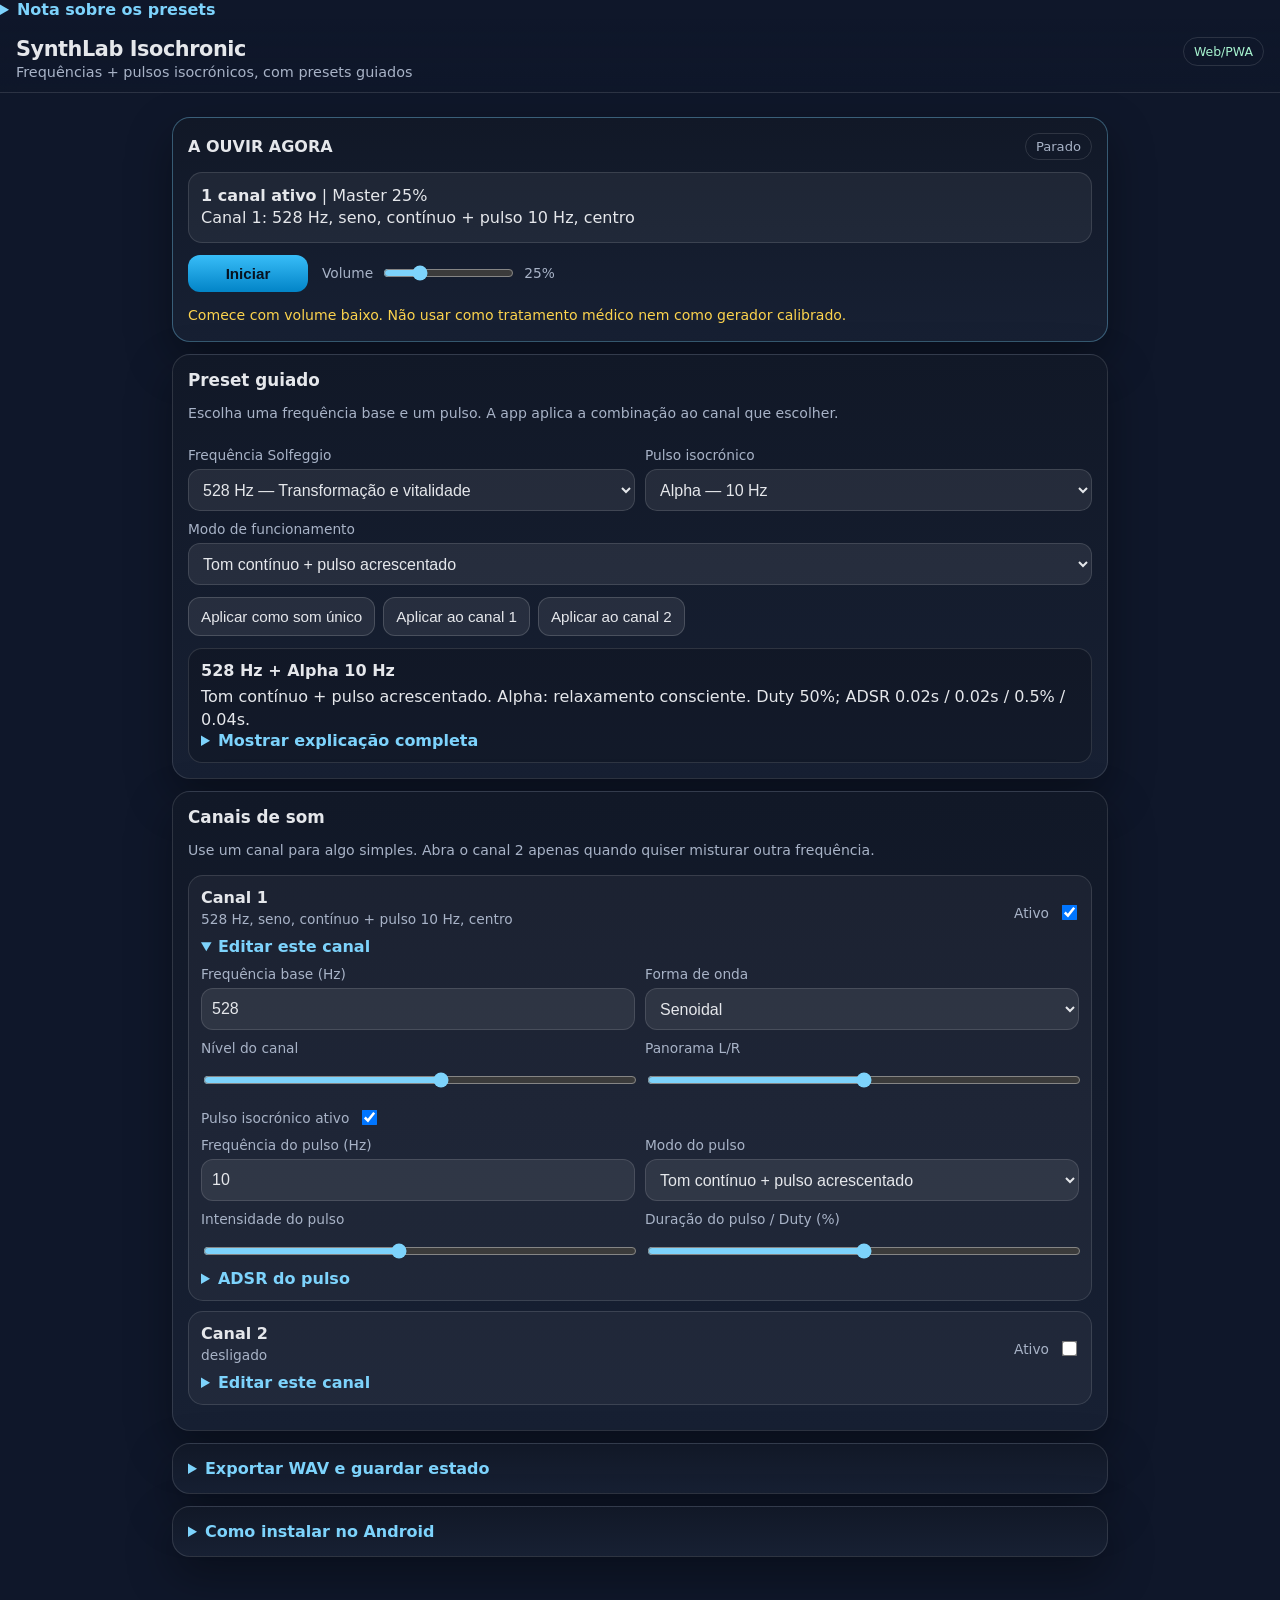
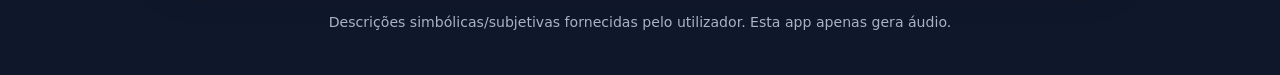
==== index.html @ e8f0d02f "Update index.html" ====
<!doctype html>
<html lang="pt-PT">
<head>
  <meta charset="utf-8" />
  <meta name="viewport" content="width=device-width, initial-scale=1, viewport-fit=cover" />
  <meta name="theme-color" content="#111827" />
  <meta name="description" content="SynthLab Isochronic PWA v2: gerador leve de frequências, pulsos isocrónicos e presets Solfeggio para Android/Chrome." />
  <link rel="manifest" href="manifest.json" />
  <link rel="icon" href="icons/icon.svg" type="image/svg+xml" />
  <link rel="apple-touch-icon" href="icons/icon-192.png" />
  <title>SynthLab Isochronic</title>
  <details class="notice">
  <summary>Nota sobre os presets</summary>
  <p>
    Os presets Solfeggio/isocrónicos são mapeamentos simbólicos, subjetivos e experimentais.
    Esta aplicação gera áudio para exploração sonora, relaxamento, meditação e estudo de frequências.
    Não é um dispositivo médico, não diagnostica, não trata, não cura e não previne doenças.
    Os presets não substituem aconselhamento médico, psicológico ou terapêutico profissional.
    Use volume baixo e interrompa a utilização se sentir desconforto.
  </p>
</details>
  <link rel="stylesheet" href="style.css" />
</head>
<body>
  <header class="app-header">
    <div>
      <h1>SynthLab Isochronic</h1>
      <p class="subtitle">Frequências + pulsos isocrónicos, com presets guiados</p>
    </div>
    <span class="pill" id="installState">Web/PWA</span>
  </header>

  <main>
    <section class="status-card" aria-live="polite">
      <div class="status-topline">
        <strong>A OUVIR AGORA</strong>
        <span id="engineState" class="state-off">Parado</span>
      </div>
      <div id="nowSummary" class="now-summary">Nenhum som ativo.</div>
      <div class="main-controls">
        <button id="playStop" class="primary">Iniciar</button>
        <label class="inline-control">Volume
          <input id="masterVolume" type="range" min="0" max="100" value="25" />
          <span id="masterLabel">25%</span>
        </label>
      </div>
      <p class="safety-note">Comece com volume baixo. Não usar como tratamento médico nem como gerador calibrado.</p>
    </section>

    <section class="card">
      <h2>Preset guiado</h2>
      <p class="hint">Escolha uma frequência base e um pulso. A app aplica a combinação ao canal que escolher.</p>
      <div class="grid two">
        <label>Frequência Solfeggio
          <select id="baseSelect"></select>
        </label>
        <label>Pulso isocrónico
          <select id="pulseSelect"></select>
        </label>
      </div>
      <label>Modo de funcionamento
        <select id="modeSelect">
          <option value="continuous_plus_pulse">Tom contínuo + pulso acrescentado</option>
          <option value="pulse_base">Pulsar o tom base</option>
        </select>
      </label>
      <div class="button-row">
        <button id="applySingle">Aplicar como som único</button>
        <button id="applyCh1">Aplicar ao canal 1</button>
        <button id="applyCh2">Aplicar ao canal 2</button>
      </div>
      <div class="explain-box">
        <div id="presetTitle" class="preset-title"></div>
        <div id="presetShort" class="preset-short"></div>
        <details>
          <summary>Mostrar explicação completa</summary>
          <p id="presetFull"></p>
        </details>
      </div>
    </section>

    <section class="card">
      <h2>Canais de som</h2>
      <p class="hint">Use um canal para algo simples. Abra o canal 2 apenas quando quiser misturar outra frequência.</p>
      <div id="channels"></div>
    </section>

    <details class="card details-card">
      <summary>Exportar WAV e guardar estado</summary>
      <div class="grid two padded-top">
        <label>Duração WAV (s)
          <input id="wavDuration" type="number" min="1" max="600" step="1" value="30" />
        </label>
        <label>Nome do ficheiro
          <input id="wavName" type="text" value="synthlab_isochronic.wav" />
        </label>
      </div>
      <div class="button-row">
        <button id="exportWav">Exportar WAV</button>
        <button id="saveState">Guardar estado</button>
        <button id="loadState">Carregar estado</button>
      </div>
      <p class="hint">A exportação em telemóveis pode demorar alguns segundos. Para ficheiros longos, use durações moderadas.</p>
    </details>

    <details class="card details-card">
      <summary>Como instalar no Android</summary>
      <ol>
        <li>Aloje estes ficheiros num endereço HTTPS, por exemplo GitHub Pages.</li>
        <li>Abra o link no Chrome do Android.</li>
        <li>Menu ⋮ → <strong>Adicionar ao ecrã principal</strong>.</li>
        <li>Depois de abrir uma vez, a app pode funcionar offline.</li>
      </ol>
      <p class="hint">Abrir só o ficheiro <code>index.html</code> pode tocar som, mas normalmente não ativa PWA/offline completo.</p>
    </details>
  </main>

  <footer>
    <p>Descrições simbólicas/subjetivas fornecidas pelo utilizador. Esta app apenas gera áudio.</p>
  </footer>

  <script src="presets.js"></script>
  <script src="app.js"></script>
</body>
</html>
---- style.css ----
:root {
  --bg: #0f172a;
  --card: #111827;
  --card2: #172033;
  --text: #e5e7eb;
  --muted: #a8b3c7;
  --line: rgba(255,255,255,.12);
  --accent: #7dd3fc;
  --accent2: #a7f3d0;
  --warn: #fcd34d;
  --danger: #fb7185;
  --shadow: 0 18px 45px rgba(0,0,0,.35);
  font-family: system-ui, -apple-system, BlinkMacSystemFont, "Segoe UI", sans-serif;
}
* { box-sizing: border-box; }
html, body { margin: 0; padding: 0; background: var(--bg); color: var(--text); }
body { min-height: 100vh; }
.app-header {
  padding: 18px 16px 12px;
  display: flex;
  gap: 12px;
  justify-content: space-between;
  align-items: flex-start;
  position: sticky;
  top: 0;
  z-index: 10;
  background: linear-gradient(180deg, rgba(15,23,42,.98), rgba(15,23,42,.86));
  backdrop-filter: blur(10px);
  border-bottom: 1px solid var(--line);
}
h1 { margin: 0; font-size: 1.3rem; letter-spacing: -.02em; }
.subtitle { margin: 3px 0 0; color: var(--muted); font-size: .9rem; }
.pill {
  border: 1px solid var(--line);
  border-radius: 999px;
  padding: 6px 10px;
  font-size: .78rem;
  color: var(--accent2);
  white-space: nowrap;
}
main { width: min(960px, 100%); margin: 0 auto; padding: 12px; }
.card, .status-card {
  background: linear-gradient(180deg, var(--card), var(--card2));
  border: 1px solid var(--line);
  border-radius: 18px;
  padding: 15px;
  margin: 12px 0;
  box-shadow: var(--shadow);
}
.status-card { border-color: rgba(125, 211, 252, .35); }
.status-topline { display: flex; justify-content: space-between; align-items: center; gap: 10px; }
.state-off, .state-on {
  border-radius: 999px;
  padding: 5px 10px;
  font-size: .82rem;
  border: 1px solid var(--line);
}
.state-off { color: var(--muted); }
.state-on { color: var(--accent2); border-color: rgba(167,243,208,.45); }
.now-summary {
  margin: 12px 0;
  padding: 12px;
  background: rgba(255,255,255,.055);
  border: 1px solid var(--line);
  border-radius: 14px;
  line-height: 1.4;
  min-height: 46px;
}
.main-controls { display: flex; align-items: center; gap: 14px; flex-wrap: wrap; }
button {
  border: 1px solid rgba(255,255,255,.16);
  border-radius: 12px;
  background: rgba(255,255,255,.08);
  color: var(--text);
  padding: 10px 12px;
  font-size: .95rem;
  cursor: pointer;
}
button:active { transform: translateY(1px); }
button.primary {
  background: linear-gradient(180deg, #38bdf8, #0284c7);
  color: #07111e;
  border: 0;
  font-weight: 800;
  min-width: 120px;
}
button.stop {
  background: linear-gradient(180deg, #fda4af, #e11d48);
  color: white;
}
.button-row { display: flex; gap: 8px; flex-wrap: wrap; margin-top: 12px; }
h2 { margin: 0 0 8px; font-size: 1.05rem; }
.hint, .safety-note, footer { color: var(--muted); font-size: .88rem; line-height: 1.4; }
.safety-note { color: var(--warn); margin-bottom: 0; }
.grid { display: grid; gap: 10px; }
.grid.two { grid-template-columns: 1fr 1fr; }
label { display: grid; gap: 6px; color: var(--muted); font-size: .86rem; margin-top: 10px; }
.inline-control { display: flex; align-items: center; gap: 8px; margin: 0; }
input, select {
  width: 100%;
  min-height: 42px;
  border-radius: 12px;
  border: 1px solid var(--line);
  background: rgba(255,255,255,.08);
  color: var(--text);
  padding: 8px 10px;
  font-size: 1rem;
}
select option { color: #111827; }
input[type="range"] { padding: 0; min-height: 32px; accent-color: var(--accent); }
.explain-box {
  margin-top: 12px;
  padding: 12px;
  background: rgba(0,0,0,.18);
  border-radius: 14px;
  border: 1px solid var(--line);
}
.preset-title { font-weight: 800; margin-bottom: 6px; }
.preset-short { color: var(--text); line-height: 1.4; }
details { color: var(--muted); }
details summary { cursor: pointer; color: var(--accent); font-weight: 700; }
details p, details li { line-height: 1.45; }
.channel-card {
  margin: 10px 0;
  padding: 12px;
  border: 1px solid var(--line);
  background: rgba(255,255,255,.045);
  border-radius: 15px;
}
.channel-head { display: flex; align-items: center; justify-content: space-between; gap: 10px; }
.channel-title { font-weight: 800; }
.channel-mini { color: var(--muted); font-size: .86rem; margin-top: 4px; }
.switch-row { display: flex; align-items: center; gap: 10px; }
.switch-row input { width: auto; min-height: auto; transform: scale(1.2); }
.advanced { margin-top: 10px; }
.small-grid { display: grid; grid-template-columns: repeat(2, 1fr); gap: 8px; }
.padded-top { padding-top: 10px; }
code { background: rgba(0,0,0,.3); padding: 2px 5px; border-radius: 6px; }
footer { padding: 18px 12px 28px; text-align: center; }
@media (max-width: 700px) {
  .grid.two, .small-grid { grid-template-columns: 1fr; }
  .app-header { padding-top: calc(14px + env(safe-area-inset-top)); }
  main { padding: 8px; }
  .card, .status-card { border-radius: 16px; padding: 13px; }
  .main-controls { align-items: stretch; }
  .inline-control { width: 100%; }
  h1 { font-size: 1.15rem; }
}
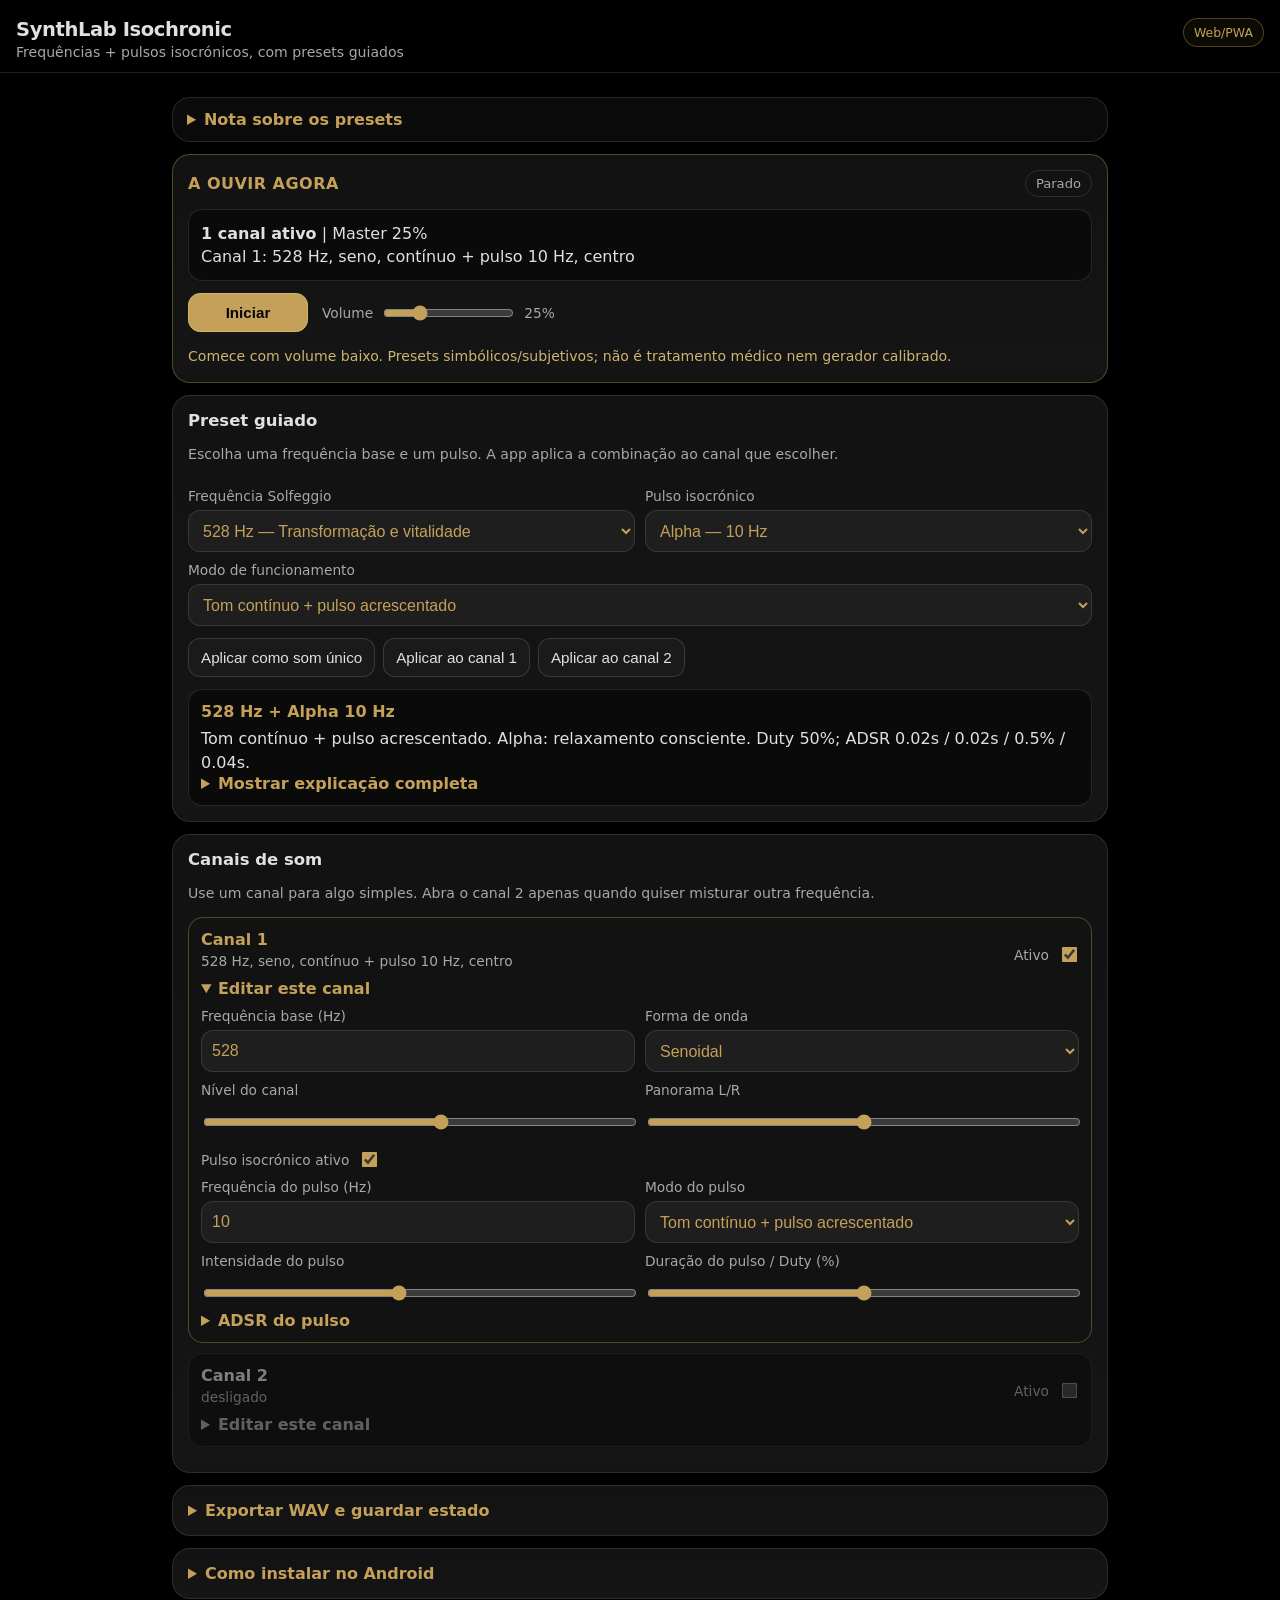
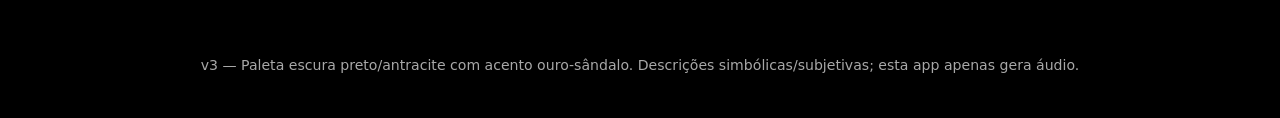
==== commit 9a7ccc2a: "Add files via upload" ====
--- a/index.html
+++ b/index.html
@@ -3,22 +3,12 @@
 <head>
   <meta charset="utf-8" />
   <meta name="viewport" content="width=device-width, initial-scale=1, viewport-fit=cover" />
-  <meta name="theme-color" content="#111827" />
-  <meta name="description" content="SynthLab Isochronic PWA v2: gerador leve de frequências, pulsos isocrónicos e presets Solfeggio para Android/Chrome." />
+  <meta name="theme-color" content="#000000" />
+  <meta name="description" content="SynthLab Isochronic PWA v3: gerador leve de frequências, pulsos isocrónicos e presets Solfeggio para Android/Chrome." />
   <link rel="manifest" href="manifest.json" />
   <link rel="icon" href="icons/icon.svg" type="image/svg+xml" />
   <link rel="apple-touch-icon" href="icons/icon-192.png" />
   <title>SynthLab Isochronic</title>
-  <details class="notice">
-  <summary>Nota sobre os presets</summary>
-  <p>
-    Os presets Solfeggio/isocrónicos são mapeamentos simbólicos, subjetivos e experimentais.
-    Esta aplicação gera áudio para exploração sonora, relaxamento, meditação e estudo de frequências.
-    Não é um dispositivo médico, não diagnostica, não trata, não cura e não previne doenças.
-    Os presets não substituem aconselhamento médico, psicológico ou terapêutico profissional.
-    Use volume baixo e interrompa a utilização se sentir desconforto.
-  </p>
-</details>
   <link rel="stylesheet" href="style.css" />
 </head>
 <body>
@@ -31,6 +21,17 @@
   </header>
 
   <main>
+    <details class="notice">
+      <summary>Nota sobre os presets</summary>
+      <p>
+        Os presets Solfeggio/isocrónicos são mapeamentos simbólicos, subjetivos e experimentais.
+        Esta aplicação gera áudio para exploração sonora, relaxamento, meditação e estudo de frequências.
+        Não é um dispositivo médico, não diagnostica, não trata, não cura e não previne doenças.
+        Os presets não substituem aconselhamento médico, psicológico ou terapêutico profissional.
+        Use volume baixo e interrompa a utilização se sentir desconforto.
+      </p>
+    </details>
+
     <section class="status-card" aria-live="polite">
       <div class="status-topline">
         <strong>A OUVIR AGORA</strong>
@@ -44,7 +45,7 @@
           <span id="masterLabel">25%</span>
         </label>
       </div>
-      <p class="safety-note">Comece com volume baixo. Não usar como tratamento médico nem como gerador calibrado.</p>
+      <p class="safety-note">Comece com volume baixo. Presets simbólicos/subjetivos; não é tratamento médico nem gerador calibrado.</p>
     </section>
 
     <section class="card">
@@ -85,7 +86,7 @@
       <div id="channels"></div>
     </section>
 
-    <details class="card details-card">
+    <details class="card details-card export-card">
       <summary>Exportar WAV e guardar estado</summary>
       <div class="grid two padded-top">
         <label>Duração WAV (s)
@@ -106,17 +107,21 @@
     <details class="card details-card">
       <summary>Como instalar no Android</summary>
       <ol>
-        <li>Aloje estes ficheiros num endereço HTTPS, por exemplo GitHub Pages.</li>
-        <li>Abra o link no Chrome do Android.</li>
-        <li>Menu ⋮ → <strong>Adicionar ao ecrã principal</strong>.</li>
-        <li>Depois de abrir uma vez, a app pode funcionar offline.</li>
+        <li>Abrir o link da aplicação no <strong>Chrome Android</strong>, com Internet ligada.</li>
+        <li>Esperar que a aplicação carregue completamente.</li>
+        <li>Abrir o menu do Chrome nos três pontos <strong>⋮</strong>.</li>
+        <li>Escolher a opção que aparecer: <strong>Instalar app</strong>, <strong>Criar atalho</strong>, <strong>Adicionar ao ecrã principal</strong> ou <strong>Adicionar à página inicial</strong>.</li>
+        <li>Confirmar a criação do ícone.</li>
+        <li>Abrir a aplicação pelo novo ícone ainda com Internet ligada.</li>
+        <li>Esperar 20–30 segundos e abrir pelo menos um preset.</li>
+        <li>Fechar a aplicação, ativar <strong>Modo avião</strong> e abrir novamente pelo ícone.</li>
       </ol>
-      <p class="hint">Abrir só o ficheiro <code>index.html</code> pode tocar som, mas normalmente não ativa PWA/offline completo.</p>
+      <p class="hint">Se abrir e mostrar os presets em modo avião, ficou disponível offline. A Internet só é necessária para o primeiro carregamento e para futuras atualizações.</p>
     </details>
   </main>
 
   <footer>
-    <p>Descrições simbólicas/subjetivas fornecidas pelo utilizador. Esta app apenas gera áudio.</p>
+    <p>v3 — Paleta escura preto/antracite com acento ouro-sândalo. Descrições simbólicas/subjetivas; esta app apenas gera áudio.</p>
   </footer>
 
   <script src="presets.js"></script>
--- a/style.css
+++ b/style.css
@@ -1,15 +1,20 @@
 :root {
-  --bg: #0f172a;
-  --card: #111827;
-  --card2: #172033;
-  --text: #e5e7eb;
-  --muted: #a8b3c7;
-  --line: rgba(255,255,255,.12);
-  --accent: #7dd3fc;
-  --accent2: #a7f3d0;
-  --warn: #fcd34d;
-  --danger: #fb7185;
-  --shadow: 0 18px 45px rgba(0,0,0,.35);
+  --bg: #000000;
+  --card: #121212;
+  --card2: #151515;
+  --input: #1E1E1E;
+  --text: #E0E0E0;
+  --muted: #A8A8A8;
+  --line: rgba(224,224,224,.13);
+  --line-strong: rgba(197,160,89,.36);
+  --accent: #C5A059;       /* ouro-sândalo fosco */
+  --accent-soft: rgba(197,160,89,.16);
+  --success: #2E8B57;      /* verde esmeralda médio */
+  --success-soft: rgba(46,139,87,.16);
+  --warn: #C5A059;
+  --danger: #9A4B4B;
+  --shadow: 0 12px 30px rgba(0,0,0,.55);
+  color-scheme: dark;
   font-family: system-ui, -apple-system, BlinkMacSystemFont, "Segoe UI", sans-serif;
 }
 * { box-sizing: border-box; }
@@ -24,22 +29,23 @@
   position: sticky;
   top: 0;
   z-index: 10;
-  background: linear-gradient(180deg, rgba(15,23,42,.98), rgba(15,23,42,.86));
-  backdrop-filter: blur(10px);
+  background: linear-gradient(180deg, rgba(0,0,0,.98), rgba(0,0,0,.88));
+  backdrop-filter: blur(8px);
   border-bottom: 1px solid var(--line);
 }
-h1 { margin: 0; font-size: 1.3rem; letter-spacing: -.02em; }
-.subtitle { margin: 3px 0 0; color: var(--muted); font-size: .9rem; }
+h1 { margin: 0; font-size: 1.22rem; letter-spacing: -.02em; color: var(--text); }
+.subtitle { margin: 3px 0 0; color: var(--muted); font-size: .88rem; }
 .pill {
-  border: 1px solid var(--line);
+  border: 1px solid var(--line-strong);
   border-radius: 999px;
   padding: 6px 10px;
   font-size: .78rem;
-  color: var(--accent2);
+  color: var(--accent);
+  background: rgba(197,160,89,.06);
   white-space: nowrap;
 }
 main { width: min(960px, 100%); margin: 0 auto; padding: 12px; }
-.card, .status-card {
+.card, .status-card, .notice {
   background: linear-gradient(180deg, var(--card), var(--card2));
   border: 1px solid var(--line);
   border-radius: 18px;
@@ -47,8 +53,20 @@
   margin: 12px 0;
   box-shadow: var(--shadow);
 }
-.status-card { border-color: rgba(125, 211, 252, .35); }
+.status-card { border-color: var(--line-strong); }
+.notice {
+  padding: 12px 14px;
+  background: #0B0B0B;
+  box-shadow: none;
+}
+.notice summary {
+  cursor: pointer;
+  color: var(--accent);
+  font-weight: 700;
+}
+.notice p { color: var(--muted); line-height: 1.48; margin-bottom: 0; }
 .status-topline { display: flex; justify-content: space-between; align-items: center; gap: 10px; }
+.status-topline strong { color: var(--accent); letter-spacing: .03em; }
 .state-off, .state-on {
   border-radius: 999px;
   padding: 5px 10px;
@@ -56,42 +74,55 @@
   border: 1px solid var(--line);
 }
 .state-off { color: var(--muted); }
-.state-on { color: var(--accent2); border-color: rgba(167,243,208,.45); }
+.state-on { color: var(--accent); border-color: var(--line-strong); background: var(--accent-soft); }
 .now-summary {
   margin: 12px 0;
   padding: 12px;
-  background: rgba(255,255,255,.055);
+  background: #0A0A0A;
   border: 1px solid var(--line);
   border-radius: 14px;
-  line-height: 1.4;
+  line-height: 1.45;
   min-height: 46px;
+  color: var(--text);
 }
 .main-controls { display: flex; align-items: center; gap: 14px; flex-wrap: wrap; }
 button {
-  border: 1px solid rgba(255,255,255,.16);
+  border: 1px solid rgba(224,224,224,.16);
   border-radius: 12px;
-  background: rgba(255,255,255,.08);
+  background: #1A1A1A;
   color: var(--text);
   padding: 10px 12px;
   font-size: .95rem;
   cursor: pointer;
+  box-shadow: none;
 }
+button:hover { border-color: var(--line-strong); background: #202020; }
 button:active { transform: translateY(1px); }
 button.primary {
-  background: linear-gradient(180deg, #38bdf8, #0284c7);
-  color: #07111e;
-  border: 0;
+  background: var(--accent);
+  color: #050505;
+  border: 1px solid #D4B46B;
   font-weight: 800;
   min-width: 120px;
 }
 button.stop {
-  background: linear-gradient(180deg, #fda4af, #e11d48);
-  color: white;
+  background: #5A2525;
+  color: #F2E6E6;
+  border-color: #8A4141;
+}
+#exportWav {
+  border-color: rgba(46,139,87,.8);
+  background: var(--success-soft);
+  color: #DDEEE5;
+  font-weight: 750;
+}
+#saveState, #loadState {
+  border-color: rgba(46,139,87,.45);
 }
 .button-row { display: flex; gap: 8px; flex-wrap: wrap; margin-top: 12px; }
-h2 { margin: 0 0 8px; font-size: 1.05rem; }
-.hint, .safety-note, footer { color: var(--muted); font-size: .88rem; line-height: 1.4; }
-.safety-note { color: var(--warn); margin-bottom: 0; }
+h2 { margin: 0 0 8px; font-size: 1.03rem; color: var(--text); }
+.hint, .safety-note, footer { color: var(--muted); font-size: .88rem; line-height: 1.45; }
+.safety-note { color: #D0B371; margin-bottom: 0; }
 .grid { display: grid; gap: 10px; }
 .grid.two { grid-template-columns: 1fr 1fr; }
 label { display: grid; gap: 6px; color: var(--muted); font-size: .86rem; margin-top: 10px; }
@@ -101,48 +132,66 @@
   min-height: 42px;
   border-radius: 12px;
   border: 1px solid var(--line);
-  background: rgba(255,255,255,.08);
-  color: var(--text);
+  background: var(--input);
+  color: var(--accent);
   padding: 8px 10px;
   font-size: 1rem;
+  outline: none;
 }
-select option { color: #111827; }
+input:focus, select:focus {
+  border-color: var(--accent);
+  box-shadow: 0 0 0 2px rgba(197,160,89,.10);
+}
+select option { color: var(--text); background: var(--input); }
 input[type="range"] { padding: 0; min-height: 32px; accent-color: var(--accent); }
+input[type="checkbox"] { accent-color: var(--accent); }
 .explain-box {
   margin-top: 12px;
   padding: 12px;
-  background: rgba(0,0,0,.18);
+  background: #0A0A0A;
   border-radius: 14px;
   border: 1px solid var(--line);
 }
-.preset-title { font-weight: 800; margin-bottom: 6px; }
-.preset-short { color: var(--text); line-height: 1.4; }
+.preset-title { font-weight: 800; margin-bottom: 6px; color: var(--accent); }
+.preset-short { color: var(--text); line-height: 1.45; }
 details { color: var(--muted); }
 details summary { cursor: pointer; color: var(--accent); font-weight: 700; }
-details p, details li { line-height: 1.45; }
+details p, details li { line-height: 1.48; }
 .channel-card {
   margin: 10px 0;
   padding: 12px;
   border: 1px solid var(--line);
-  background: rgba(255,255,255,.045);
+  background: #0E0E0E;
   border-radius: 15px;
+  transition: opacity .18s ease, border-color .18s ease, background .18s ease;
+}
+.channel-card.channel-active {
+  border-color: var(--line-strong);
+  background: #121212;
+  opacity: 1;
+}
+.channel-card.channel-inactive {
+  opacity: .52;
+  background: #090909;
 }
 .channel-head { display: flex; align-items: center; justify-content: space-between; gap: 10px; }
-.channel-title { font-weight: 800; }
+.channel-title { font-weight: 800; color: var(--text); }
+.channel-active .channel-title { color: var(--accent); }
 .channel-mini { color: var(--muted); font-size: .86rem; margin-top: 4px; }
 .switch-row { display: flex; align-items: center; gap: 10px; }
 .switch-row input { width: auto; min-height: auto; transform: scale(1.2); }
 .advanced { margin-top: 10px; }
+.channel-inactive .advanced summary { color: var(--muted); }
 .small-grid { display: grid; grid-template-columns: repeat(2, 1fr); gap: 8px; }
 .padded-top { padding-top: 10px; }
-code { background: rgba(0,0,0,.3); padding: 2px 5px; border-radius: 6px; }
+code { background: rgba(197,160,89,.13); color: var(--accent); padding: 2px 5px; border-radius: 6px; }
 footer { padding: 18px 12px 28px; text-align: center; }
 @media (max-width: 700px) {
   .grid.two, .small-grid { grid-template-columns: 1fr; }
   .app-header { padding-top: calc(14px + env(safe-area-inset-top)); }
   main { padding: 8px; }
-  .card, .status-card { border-radius: 16px; padding: 13px; }
+  .card, .status-card, .notice { border-radius: 16px; padding: 13px; }
   .main-controls { align-items: stretch; }
   .inline-control { width: 100%; }
-  h1 { font-size: 1.15rem; }
+  h1 { font-size: 1.12rem; }
 }
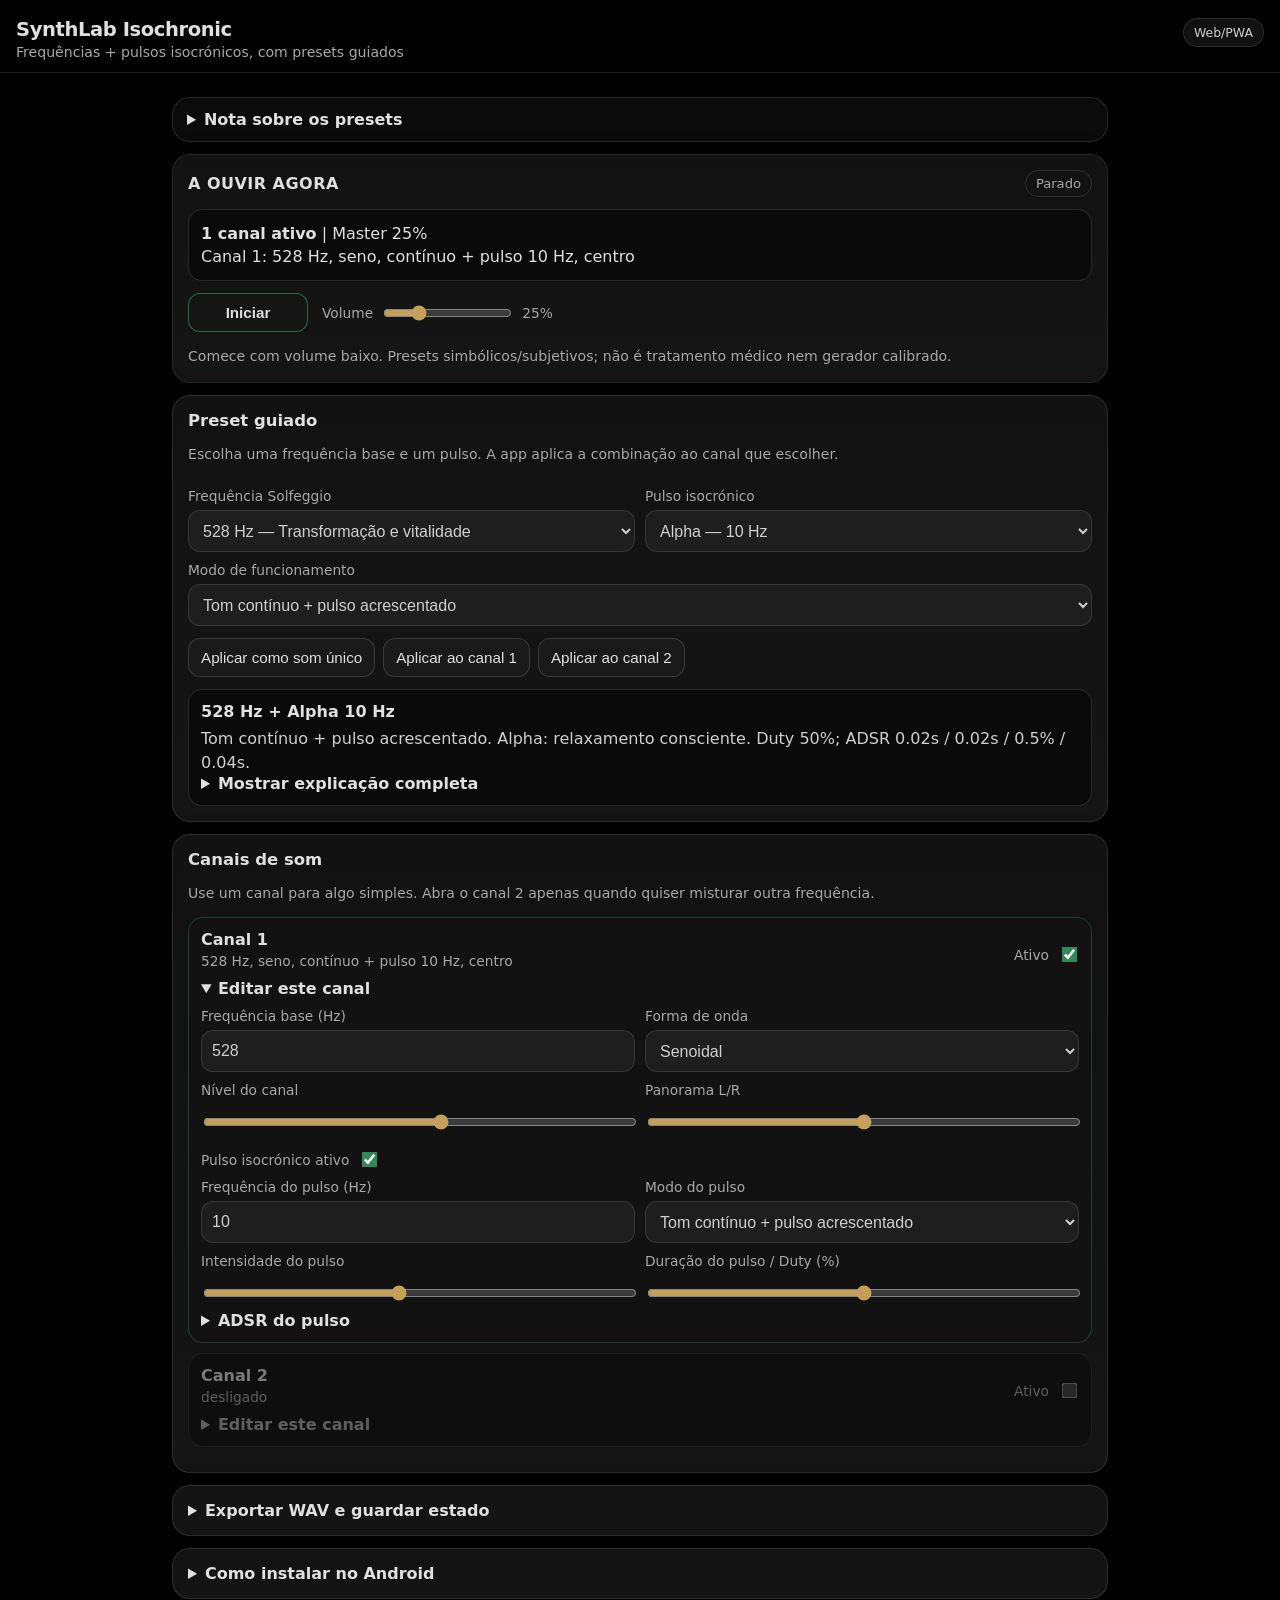
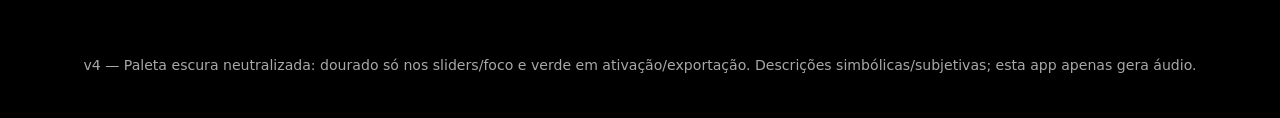
==== commit 91ee64b3: "Add files via upload" ====
--- a/index.html
+++ b/index.html
@@ -4,7 +4,7 @@
   <meta charset="utf-8" />
   <meta name="viewport" content="width=device-width, initial-scale=1, viewport-fit=cover" />
   <meta name="theme-color" content="#000000" />
-  <meta name="description" content="SynthLab Isochronic PWA v3: gerador leve de frequências, pulsos isocrónicos e presets Solfeggio para Android/Chrome." />
+  <meta name="description" content="SynthLab Isochronic PWA v4: gerador leve de frequências, pulsos isocrónicos e presets Solfeggio para Android/Chrome, com paleta visual neutralizada." />
   <link rel="manifest" href="manifest.json" />
   <link rel="icon" href="icons/icon.svg" type="image/svg+xml" />
   <link rel="apple-touch-icon" href="icons/icon-192.png" />
@@ -121,7 +121,7 @@
   </main>
 
   <footer>
-    <p>v3 — Paleta escura preto/antracite com acento ouro-sândalo. Descrições simbólicas/subjetivas; esta app apenas gera áudio.</p>
+    <p>v4 — Paleta escura neutralizada: dourado só nos sliders/foco e verde em ativação/exportação. Descrições simbólicas/subjetivas; esta app apenas gera áudio.</p>
   </footer>
 
   <script src="presets.js"></script>
--- a/style.css
+++ b/style.css
@@ -4,16 +4,17 @@
   --card2: #151515;
   --input: #1E1E1E;
   --text: #E0E0E0;
+  --text-soft: #CFCFCF;
   --muted: #A8A8A8;
   --line: rgba(224,224,224,.13);
-  --line-strong: rgba(197,160,89,.36);
-  --accent: #C5A059;       /* ouro-sândalo fosco */
-  --accent-soft: rgba(197,160,89,.16);
-  --success: #2E8B57;      /* verde esmeralda médio */
-  --success-soft: rgba(46,139,87,.16);
-  --warn: #C5A059;
+  --line-soft: rgba(224,224,224,.09);
+  --line-focus: rgba(197,160,89,.58);
+  --slider: #C5A059;       /* ouro-sândalo: reservado para sliders e foco */
+  --slider-soft: rgba(197,160,89,.12);
+  --success: #2E8B57;      /* verde esmeralda: ativação/conclusão */
+  --success-soft: rgba(46,139,87,.12);
   --danger: #9A4B4B;
-  --shadow: 0 12px 30px rgba(0,0,0,.55);
+  --shadow: 0 10px 26px rgba(0,0,0,.50);
   color-scheme: dark;
   font-family: system-ui, -apple-system, BlinkMacSystemFont, "Segoe UI", sans-serif;
 }
@@ -29,19 +30,19 @@
   position: sticky;
   top: 0;
   z-index: 10;
-  background: linear-gradient(180deg, rgba(0,0,0,.98), rgba(0,0,0,.88));
+  background: linear-gradient(180deg, rgba(0,0,0,.98), rgba(0,0,0,.90));
   backdrop-filter: blur(8px);
   border-bottom: 1px solid var(--line);
 }
 h1 { margin: 0; font-size: 1.22rem; letter-spacing: -.02em; color: var(--text); }
 .subtitle { margin: 3px 0 0; color: var(--muted); font-size: .88rem; }
 .pill {
-  border: 1px solid var(--line-strong);
+  border: 1px solid var(--line);
   border-radius: 999px;
   padding: 6px 10px;
   font-size: .78rem;
-  color: var(--accent);
-  background: rgba(197,160,89,.06);
+  color: var(--text-soft);
+  background: #111111;
   white-space: nowrap;
 }
 main { width: min(960px, 100%); margin: 0 auto; padding: 12px; }
@@ -53,7 +54,7 @@
   margin: 12px 0;
   box-shadow: var(--shadow);
 }
-.status-card { border-color: var(--line-strong); }
+.status-card { border-color: rgba(46,139,87,.22); }
 .notice {
   padding: 12px 14px;
   background: #0B0B0B;
@@ -61,12 +62,12 @@
 }
 .notice summary {
   cursor: pointer;
-  color: var(--accent);
+  color: var(--text);
   font-weight: 700;
 }
 .notice p { color: var(--muted); line-height: 1.48; margin-bottom: 0; }
 .status-topline { display: flex; justify-content: space-between; align-items: center; gap: 10px; }
-.status-topline strong { color: var(--accent); letter-spacing: .03em; }
+.status-topline strong { color: var(--text); letter-spacing: .03em; }
 .state-off, .state-on {
   border-radius: 999px;
   padding: 5px 10px;
@@ -74,7 +75,7 @@
   border: 1px solid var(--line);
 }
 .state-off { color: var(--muted); }
-.state-on { color: var(--accent); border-color: var(--line-strong); background: var(--accent-soft); }
+.state-on { color: #DDEEE5; border-color: rgba(46,139,87,.62); background: var(--success-soft); }
 .now-summary {
   margin: 12px 0;
   padding: 12px;
@@ -85,6 +86,7 @@
   min-height: 46px;
   color: var(--text);
 }
+.now-summary strong { color: var(--text); }
 .main-controls { display: flex; align-items: center; gap: 14px; flex-wrap: wrap; }
 button {
   border: 1px solid rgba(224,224,224,.16);
@@ -96,33 +98,36 @@
   cursor: pointer;
   box-shadow: none;
 }
-button:hover { border-color: var(--line-strong); background: #202020; }
+button:hover { border-color: rgba(224,224,224,.26); background: #202020; }
 button:active { transform: translateY(1px); }
 button.primary {
-  background: var(--accent);
-  color: #050505;
-  border: 1px solid #D4B46B;
+  background: #151515;
+  color: var(--text);
+  border: 1px solid rgba(46,139,87,.72);
   font-weight: 800;
   min-width: 120px;
 }
+button.primary:hover { background: rgba(46,139,87,.10); }
 button.stop {
   background: #5A2525;
   color: #F2E6E6;
   border-color: #8A4141;
 }
 #exportWav {
-  border-color: rgba(46,139,87,.8);
-  background: var(--success-soft);
-  color: #DDEEE5;
+  border-color: rgba(46,139,87,.88);
+  background: rgba(46,139,87,.06);
+  color: var(--text);
   font-weight: 750;
 }
+#exportWav:hover { background: rgba(46,139,87,.13); }
 #saveState, #loadState {
-  border-color: rgba(46,139,87,.45);
+  border-color: rgba(224,224,224,.16);
+  color: var(--text);
 }
 .button-row { display: flex; gap: 8px; flex-wrap: wrap; margin-top: 12px; }
 h2 { margin: 0 0 8px; font-size: 1.03rem; color: var(--text); }
 .hint, .safety-note, footer { color: var(--muted); font-size: .88rem; line-height: 1.45; }
-.safety-note { color: #D0B371; margin-bottom: 0; }
+.safety-note { margin-bottom: 0; }
 .grid { display: grid; gap: 10px; }
 .grid.two { grid-template-columns: 1fr 1fr; }
 label { display: grid; gap: 6px; color: var(--muted); font-size: .86rem; margin-top: 10px; }
@@ -133,18 +138,27 @@
   border-radius: 12px;
   border: 1px solid var(--line);
   background: var(--input);
-  color: var(--accent);
+  color: var(--text-soft);
   padding: 8px 10px;
   font-size: 1rem;
   outline: none;
 }
 input:focus, select:focus {
-  border-color: var(--accent);
-  box-shadow: 0 0 0 2px rgba(197,160,89,.10);
+  border-color: var(--line-focus);
+  box-shadow: 0 0 0 2px var(--slider-soft);
 }
 select option { color: var(--text); background: var(--input); }
-input[type="range"] { padding: 0; min-height: 32px; accent-color: var(--accent); }
-input[type="checkbox"] { accent-color: var(--accent); }
+input[type="range"] {
+  padding: 0;
+  min-height: 32px;
+  border: 0;
+  background: transparent;
+  accent-color: var(--slider);
+}
+input[type="range"]:focus { box-shadow: none; }
+input[type="checkbox"] {
+  accent-color: var(--success);
+}
 .explain-box {
   margin-top: 12px;
   padding: 12px;
@@ -152,10 +166,10 @@
   border-radius: 14px;
   border: 1px solid var(--line);
 }
-.preset-title { font-weight: 800; margin-bottom: 6px; color: var(--accent); }
-.preset-short { color: var(--text); line-height: 1.45; }
+.preset-title { font-weight: 800; margin-bottom: 6px; color: var(--text); }
+.preset-short { color: var(--text-soft); line-height: 1.45; }
 details { color: var(--muted); }
-details summary { cursor: pointer; color: var(--accent); font-weight: 700; }
+details summary { cursor: pointer; color: var(--text); font-weight: 700; }
 details p, details li { line-height: 1.48; }
 .channel-card {
   margin: 10px 0;
@@ -166,17 +180,17 @@
   transition: opacity .18s ease, border-color .18s ease, background .18s ease;
 }
 .channel-card.channel-active {
-  border-color: var(--line-strong);
+  border-color: rgba(46,139,87,.38);
   background: #121212;
   opacity: 1;
 }
 .channel-card.channel-inactive {
-  opacity: .52;
+  opacity: .50;
   background: #090909;
 }
 .channel-head { display: flex; align-items: center; justify-content: space-between; gap: 10px; }
 .channel-title { font-weight: 800; color: var(--text); }
-.channel-active .channel-title { color: var(--accent); }
+.channel-active .channel-title { color: var(--text); }
 .channel-mini { color: var(--muted); font-size: .86rem; margin-top: 4px; }
 .switch-row { display: flex; align-items: center; gap: 10px; }
 .switch-row input { width: auto; min-height: auto; transform: scale(1.2); }
@@ -184,7 +198,12 @@
 .channel-inactive .advanced summary { color: var(--muted); }
 .small-grid { display: grid; grid-template-columns: repeat(2, 1fr); gap: 8px; }
 .padded-top { padding-top: 10px; }
-code { background: rgba(197,160,89,.13); color: var(--accent); padding: 2px 5px; border-radius: 6px; }
+code {
+  background: rgba(224,224,224,.08);
+  color: var(--text-soft);
+  padding: 2px 5px;
+  border-radius: 6px;
+}
 footer { padding: 18px 12px 28px; text-align: center; }
 @media (max-width: 700px) {
   .grid.two, .small-grid { grid-template-columns: 1fr; }
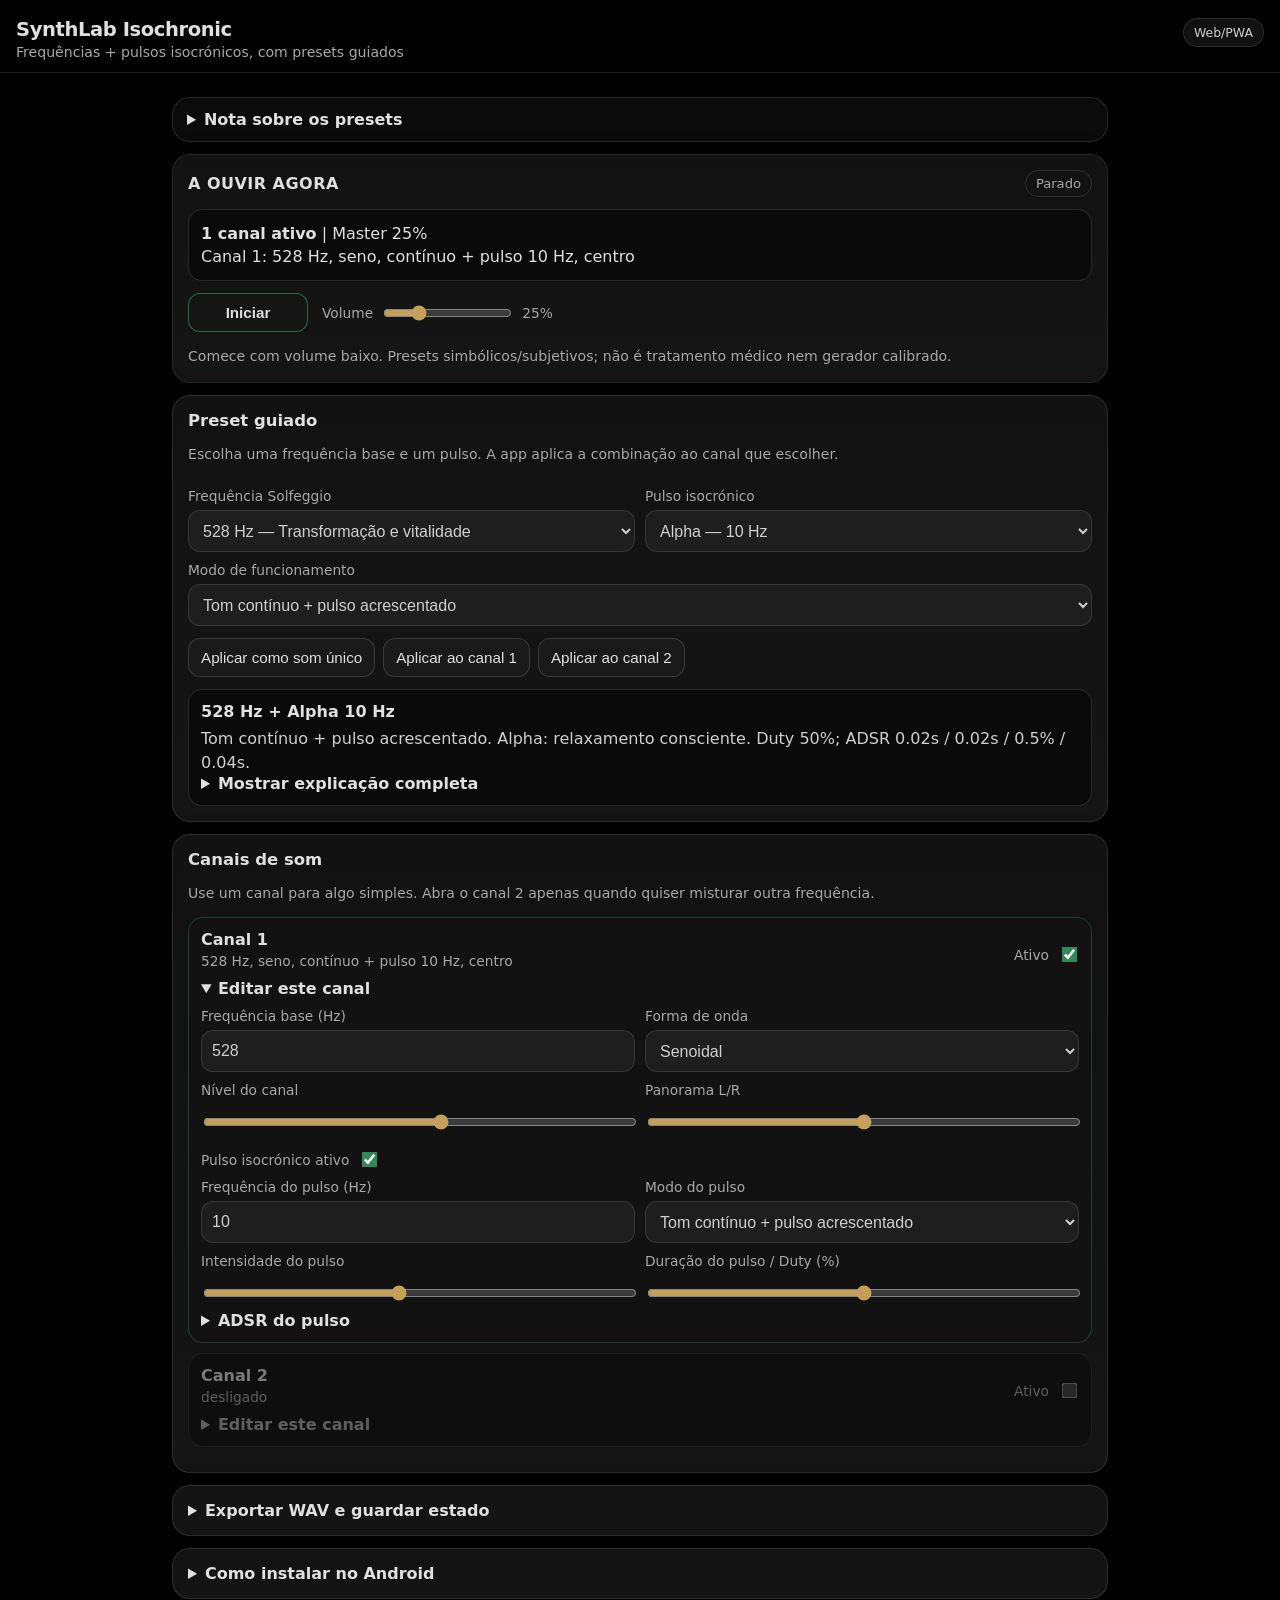
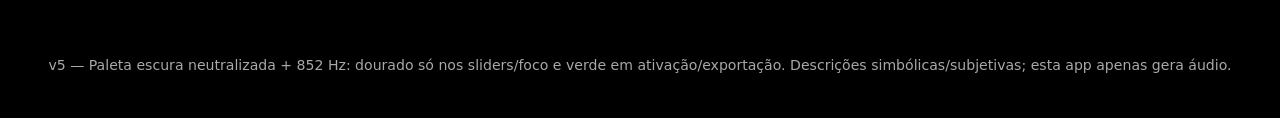
==== commit 85e45885: "Add files via upload" ====
--- a/index.html
+++ b/index.html
@@ -4,7 +4,7 @@
   <meta charset="utf-8" />
   <meta name="viewport" content="width=device-width, initial-scale=1, viewport-fit=cover" />
   <meta name="theme-color" content="#000000" />
-  <meta name="description" content="SynthLab Isochronic PWA v4: gerador leve de frequências, pulsos isocrónicos e presets Solfeggio para Android/Chrome, com paleta visual neutralizada." />
+  <meta name="description" content="SynthLab Isochronic PWA v5: gerador leve de frequências, pulsos isocrónicos e presets Solfeggio para Android/Chrome, com paleta visual neutralizada." />
   <link rel="manifest" href="manifest.json" />
   <link rel="icon" href="icons/icon.svg" type="image/svg+xml" />
   <link rel="apple-touch-icon" href="icons/icon-192.png" />
@@ -121,7 +121,7 @@
   </main>
 
   <footer>
-    <p>v4 — Paleta escura neutralizada: dourado só nos sliders/foco e verde em ativação/exportação. Descrições simbólicas/subjetivas; esta app apenas gera áudio.</p>
+    <p>v5 — Paleta escura neutralizada + 852 Hz: dourado só nos sliders/foco e verde em ativação/exportação. Descrições simbólicas/subjetivas; esta app apenas gera áudio.</p>
   </footer>
 
   <script src="presets.js"></script>
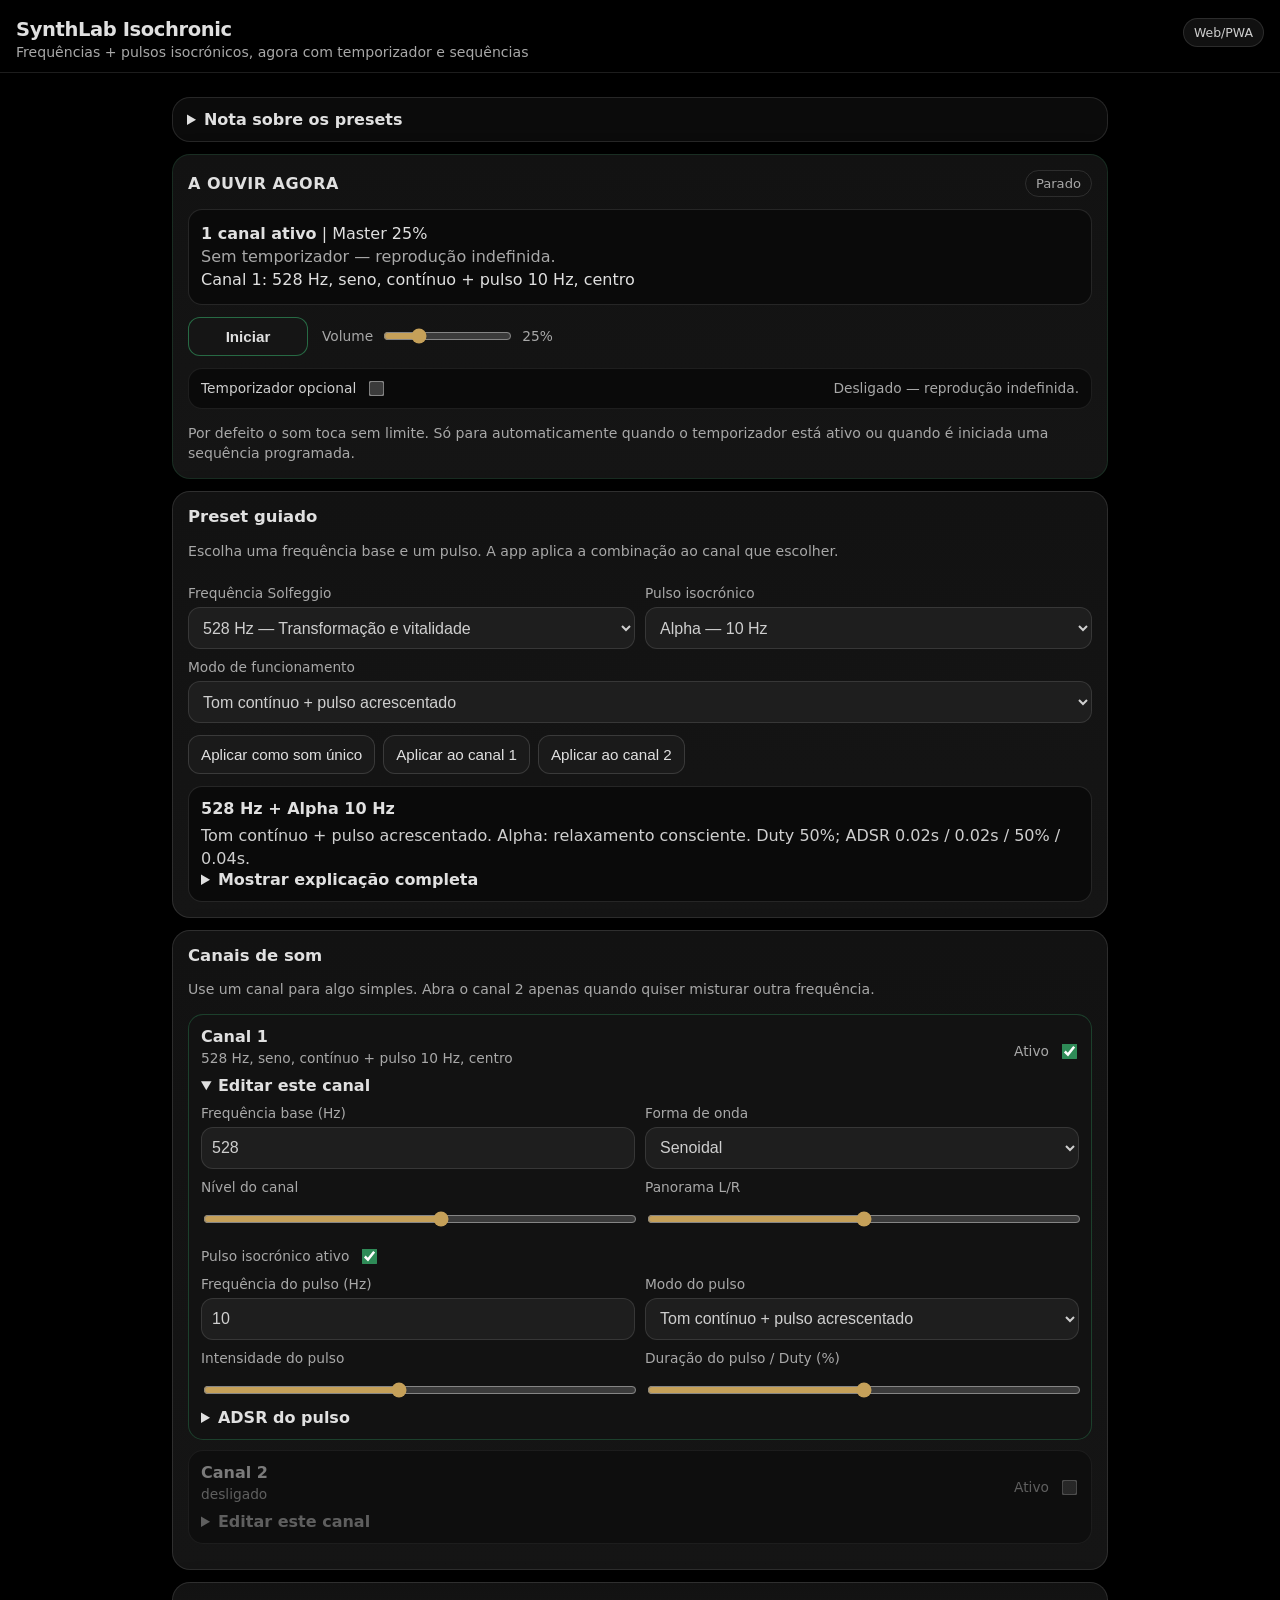
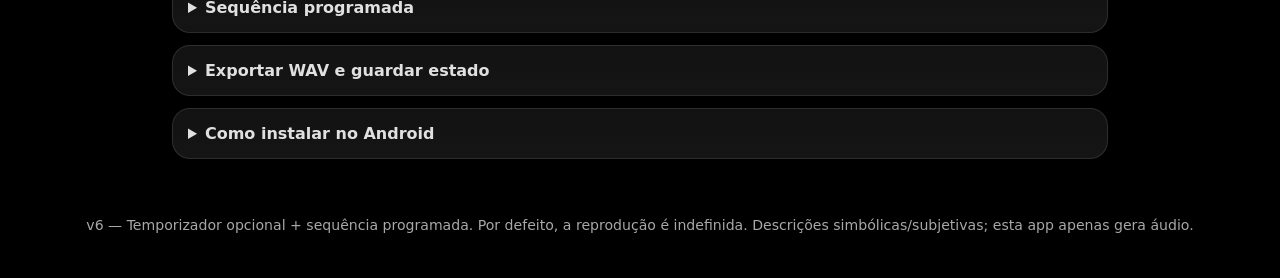
==== commit 414ba32a: "Add files via upload" ====
--- a/index.html
+++ b/index.html
@@ -4,7 +4,7 @@
   <meta charset="utf-8" />
   <meta name="viewport" content="width=device-width, initial-scale=1, viewport-fit=cover" />
   <meta name="theme-color" content="#000000" />
-  <meta name="description" content="SynthLab Isochronic PWA v5: gerador leve de frequências, pulsos isocrónicos e presets Solfeggio para Android/Chrome, com paleta visual neutralizada." />
+  <meta name="description" content="SynthLab Isochronic PWA v6: gerador leve de frequências, pulsos isocrónicos, temporizador opcional e sequência programada de combinações." />
   <link rel="manifest" href="manifest.json" />
   <link rel="icon" href="icons/icon.svg" type="image/svg+xml" />
   <link rel="apple-touch-icon" href="icons/icon-192.png" />
@@ -15,7 +15,7 @@
   <header class="app-header">
     <div>
       <h1>SynthLab Isochronic</h1>
-      <p class="subtitle">Frequências + pulsos isocrónicos, com presets guiados</p>
+      <p class="subtitle">Frequências + pulsos isocrónicos, agora com temporizador e sequências</p>
     </div>
     <span class="pill" id="installState">Web/PWA</span>
   </header>
@@ -45,7 +45,25 @@
           <span id="masterLabel">25%</span>
         </label>
       </div>
-      <p class="safety-note">Comece com volume baixo. Presets simbólicos/subjetivos; não é tratamento médico nem gerador calibrado.</p>
+
+      <div class="timer-strip" id="timerStrip">
+        <div class="timer-topline">
+          <label class="switch-row timer-switch">Temporizador opcional
+            <input id="timerEnabled" type="checkbox" />
+          </label>
+          <span id="timerStatus" class="timer-status">Desligado — reprodução indefinida.</span>
+        </div>
+        <div class="timer-fields" id="timerFields">
+          <label>Horas
+            <input id="timerHours" type="number" min="0" max="24" step="1" value="0" />
+          </label>
+          <label>Minutos
+            <input id="timerMinutes" type="number" min="0" max="59" step="1" value="20" />
+          </label>
+        </div>
+      </div>
+
+      <p class="safety-note">Por defeito o som toca sem limite. Só para automaticamente quando o temporizador está ativo ou quando é iniciada uma sequência programada.</p>
     </section>
 
     <section class="card">
@@ -86,6 +104,25 @@
       <div id="channels"></div>
     </section>
 
+    <details class="card details-card sequence-card">
+      <summary>Sequência programada</summary>
+      <p class="hint">
+        Para sessões em etapas: cada linha define frequência base, pulso e duração. Exemplo incluído:
+        20 min de 285 Hz + 2 Hz, seguido de 8 h de 582 Hz + 2 Hz.
+      </p>
+      <div id="sequenceRows" class="sequence-rows"></div>
+      <div class="button-row">
+        <button id="addSequenceFromPreset">Adicionar preset atual</button>
+        <button id="addSequenceCustom">Adicionar linha vazia</button>
+        <button id="startSequence" class="sequence-start">Iniciar sequência</button>
+        <button id="stopSequence">Parar sequência</button>
+      </div>
+      <label class="switch-row sequence-loop">Repetir a sequência quando chegar ao fim
+        <input id="sequenceLoop" type="checkbox" />
+      </label>
+      <p id="sequenceStatus" class="hint sequence-status">Sequência parada.</p>
+    </details>
+
     <details class="card details-card export-card">
       <summary>Exportar WAV e guardar estado</summary>
       <div class="grid two padded-top">
@@ -121,7 +158,7 @@
   </main>
 
   <footer>
-    <p>v5 — Paleta escura neutralizada + 852 Hz: dourado só nos sliders/foco e verde em ativação/exportação. Descrições simbólicas/subjetivas; esta app apenas gera áudio.</p>
+    <p>v6 — Temporizador opcional + sequência programada. Por defeito, a reprodução é indefinida. Descrições simbólicas/subjetivas; esta app apenas gera áudio.</p>
   </footer>
 
   <script src="presets.js"></script>
--- a/style.css
+++ b/style.css
@@ -214,3 +214,105 @@
   .inline-control { width: 100%; }
   h1 { font-size: 1.12rem; }
 }
+
+/* v6 — temporizador opcional e sequência programada */
+.timer-strip {
+  margin-top: 12px;
+  padding: 10px 12px;
+  border: 1px solid var(--line-soft);
+  border-radius: 14px;
+  background: #0A0A0A;
+}
+.timer-strip.timer-active {
+  border-color: rgba(46,139,87,.36);
+  background: rgba(46,139,87,.055);
+}
+.timer-topline {
+  display: flex;
+  align-items: center;
+  justify-content: space-between;
+  gap: 10px;
+  flex-wrap: wrap;
+}
+.timer-switch { margin-top: 0; color: var(--text-soft); }
+.timer-status {
+  color: var(--muted);
+  font-size: .86rem;
+}
+.timer-fields {
+  display: none;
+  grid-template-columns: repeat(2, minmax(0, 1fr));
+  gap: 10px;
+  margin-top: 8px;
+}
+.timer-fields.timer-fields-visible { display: grid; }
+.sequence-card summary {
+  display: list-item;
+}
+.sequence-rows {
+  display: grid;
+  gap: 10px;
+  margin-top: 10px;
+}
+.sequence-row {
+  padding: 12px;
+  border: 1px solid var(--line-soft);
+  border-radius: 14px;
+  background: #0A0A0A;
+}
+.sequence-row.sequence-current {
+  border-color: rgba(46,139,87,.56);
+  background: rgba(46,139,87,.07);
+}
+.sequence-row-head {
+  display: flex;
+  align-items: center;
+  justify-content: space-between;
+  gap: 8px;
+  margin-bottom: 8px;
+}
+.sequence-row-head strong {
+  color: var(--text);
+  font-size: .94rem;
+}
+.sequence-grid {
+  display: grid;
+  grid-template-columns: 1.2fr 1fr 1fr .7fr .8fr 1fr 1.2fr;
+  gap: 8px;
+  align-items: end;
+}
+.sequence-grid label { margin-top: 0; }
+button.small {
+  padding: 7px 9px;
+  border-radius: 10px;
+  font-size: .82rem;
+}
+button.danger-soft {
+  border-color: rgba(154,75,75,.46);
+  color: #E6CACA;
+  background: rgba(154,75,75,.08);
+}
+button.sequence-start {
+  border-color: rgba(46,139,87,.88);
+  background: rgba(46,139,87,.08);
+  font-weight: 750;
+}
+.sequence-loop {
+  margin-top: 12px;
+  justify-content: flex-start;
+  color: var(--text-soft);
+}
+.sequence-status {
+  margin-bottom: 0;
+}
+.now-mode {
+  color: var(--muted);
+}
+@media (max-width: 900px) {
+  .sequence-grid { grid-template-columns: repeat(2, minmax(0, 1fr)); }
+}
+@media (max-width: 520px) {
+  .timer-topline { align-items: flex-start; }
+  .timer-fields { grid-template-columns: 1fr 1fr; }
+  .sequence-grid { grid-template-columns: 1fr; }
+}
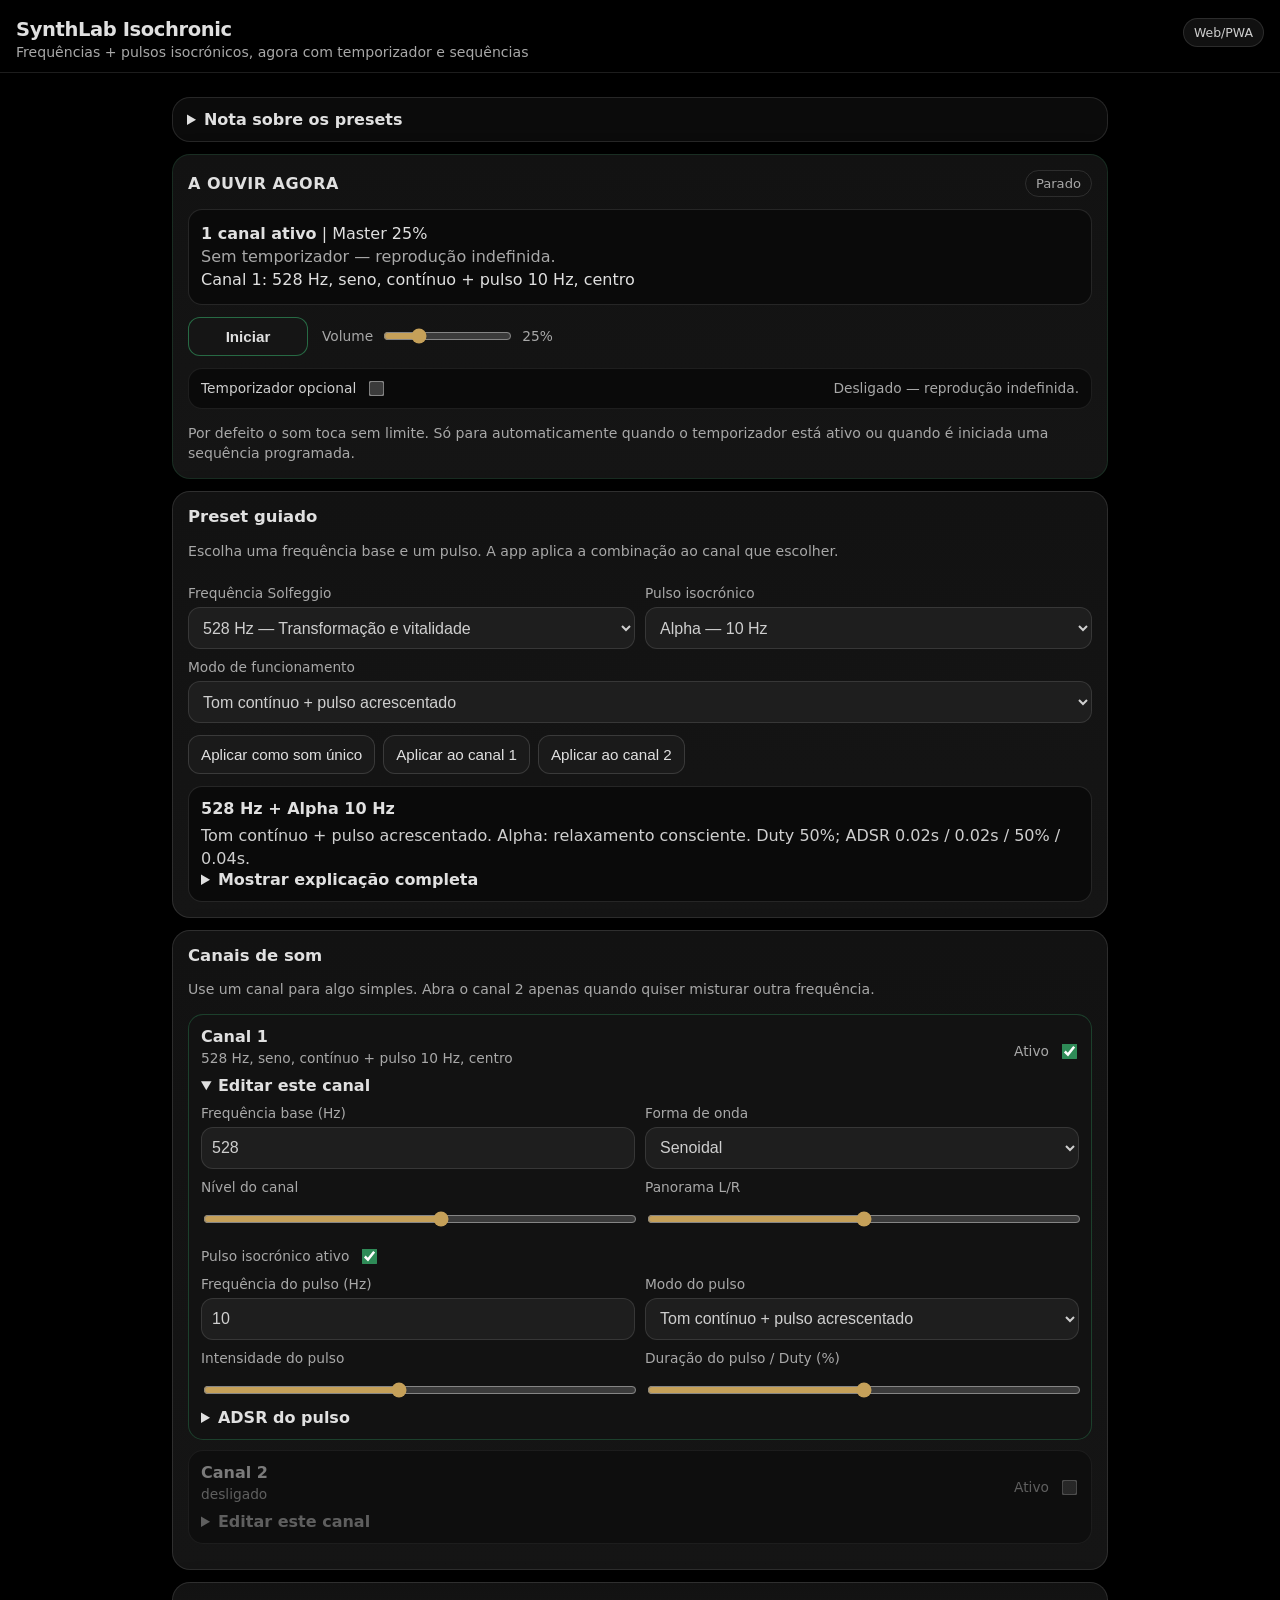
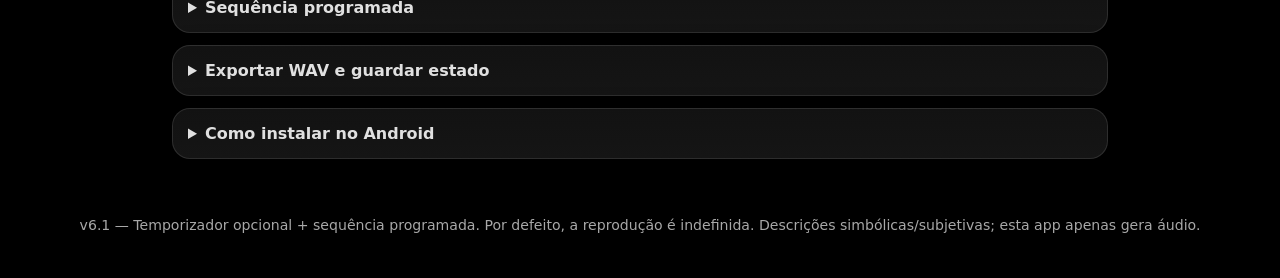
==== commit df7636bd: "Add files via upload" ====
--- a/index.html
+++ b/index.html
@@ -4,12 +4,12 @@
   <meta charset="utf-8" />
   <meta name="viewport" content="width=device-width, initial-scale=1, viewport-fit=cover" />
   <meta name="theme-color" content="#000000" />
-  <meta name="description" content="SynthLab Isochronic PWA v6: gerador leve de frequências, pulsos isocrónicos, temporizador opcional e sequência programada de combinações." />
-  <link rel="manifest" href="manifest.json" />
-  <link rel="icon" href="icons/icon.svg" type="image/svg+xml" />
-  <link rel="apple-touch-icon" href="icons/icon-192.png" />
+  <meta name="description" content="SynthLab Isochronic PWA v6.1: gerador leve de frequências, pulsos isocrónicos, temporizador opcional e sequência programada de combinações." />
+  <link rel="manifest" href="manifest.json?v=6_1" />
+  <link rel="icon" href="icons/icon.svg?v=6_1" type="image/svg+xml" />
+  <link rel="apple-touch-icon" href="icons/icon-192.png?v=6_1" />
   <title>SynthLab Isochronic</title>
-  <link rel="stylesheet" href="style.css" />
+  <link rel="stylesheet" href="style.css?v=6_1" />
 </head>
 <body>
   <header class="app-header">
@@ -158,10 +158,10 @@
   </main>
 
   <footer>
-    <p>v6 — Temporizador opcional + sequência programada. Por defeito, a reprodução é indefinida. Descrições simbólicas/subjetivas; esta app apenas gera áudio.</p>
+    <p>v6.1 — Temporizador opcional + sequência programada. Por defeito, a reprodução é indefinida. Descrições simbólicas/subjetivas; esta app apenas gera áudio.</p>
   </footer>
 
-  <script src="presets.js"></script>
-  <script src="app.js"></script>
+  <script src="presets.js?v=6_1"></script>
+  <script src="app.js?v=6_1"></script>
 </body>
 </html>
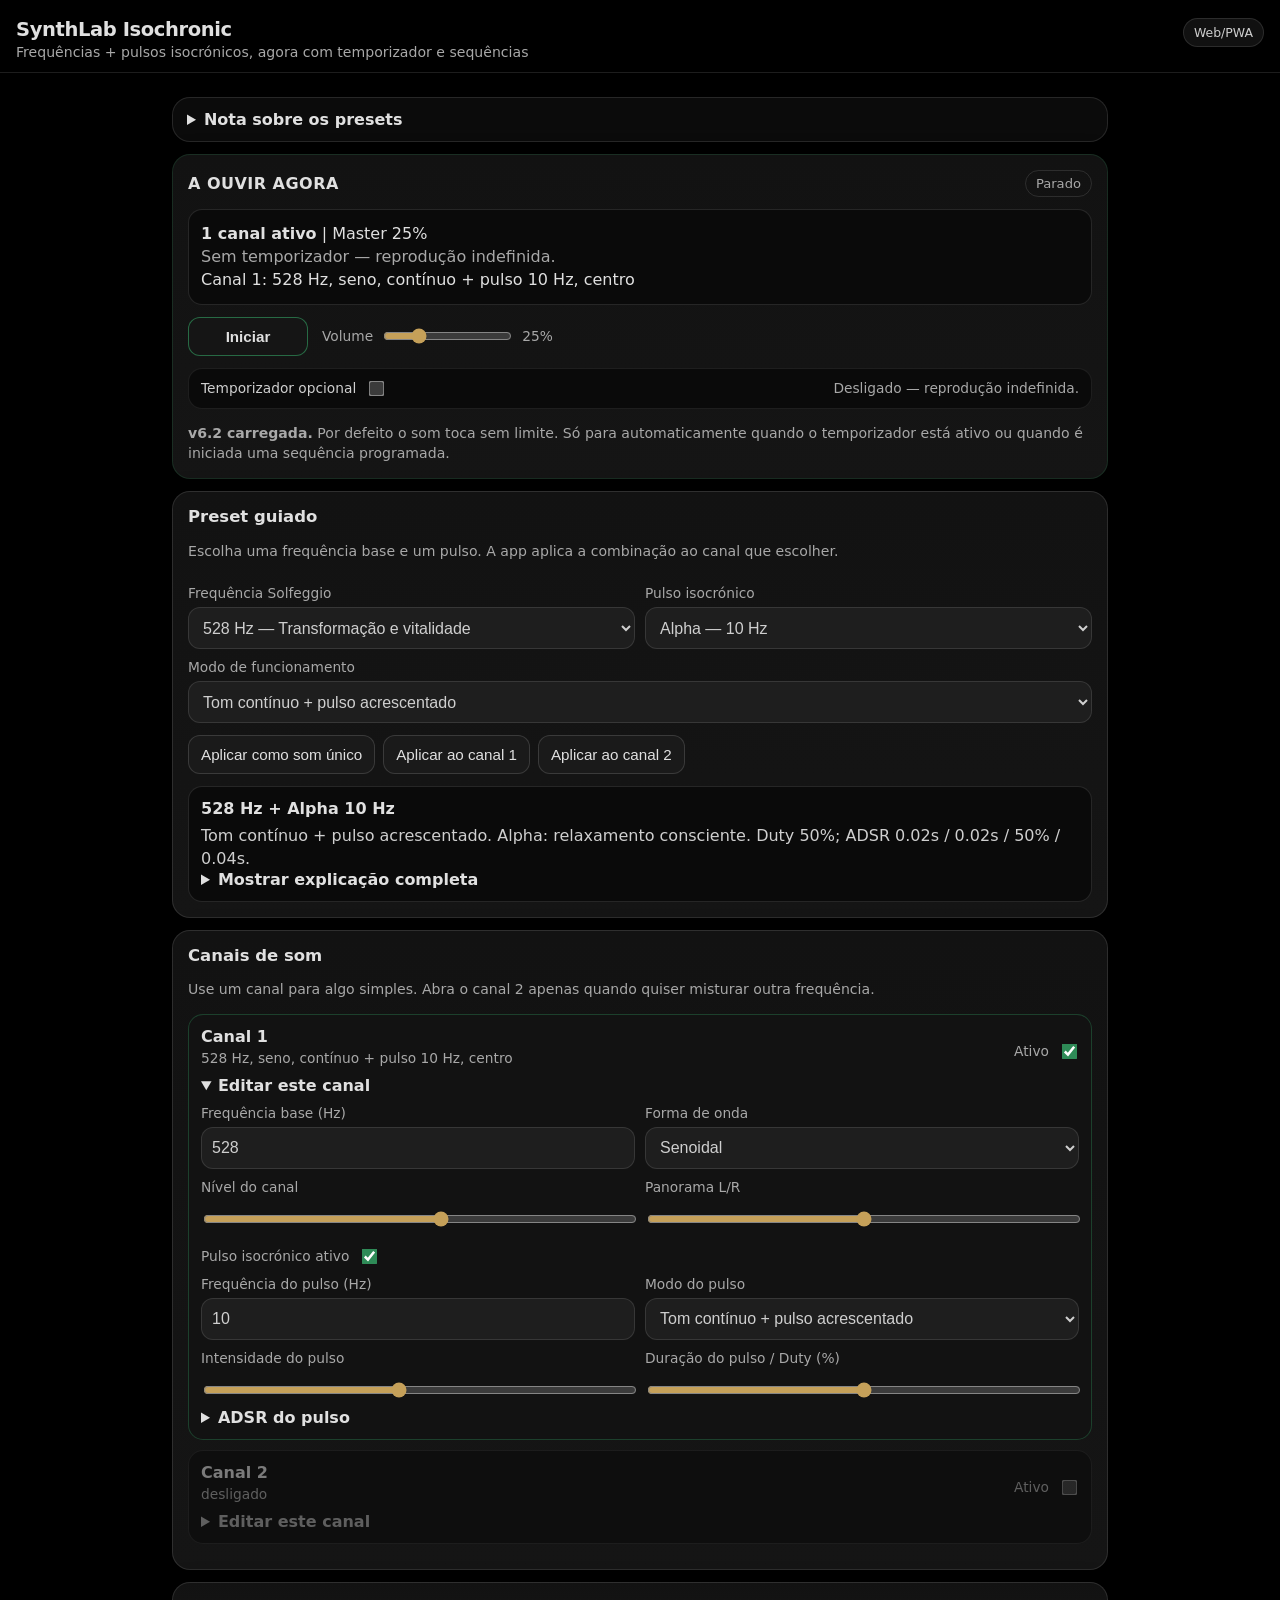
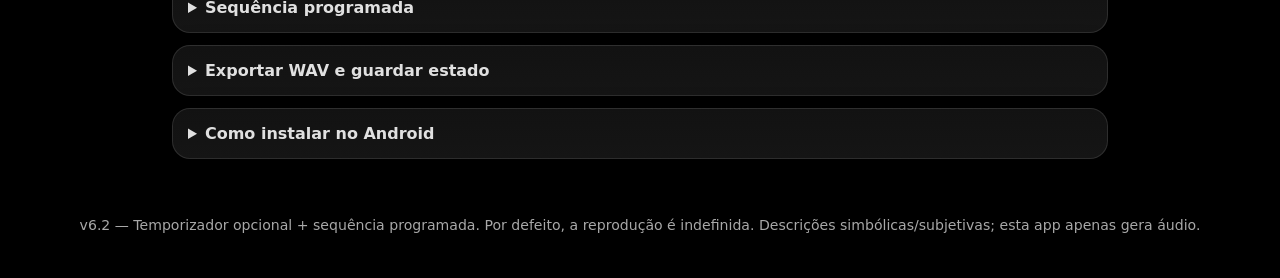
==== commit dedf8e26: "Add files via upload" ====
--- a/index.html
+++ b/index.html
@@ -4,7 +4,7 @@
   <meta charset="utf-8" />
   <meta name="viewport" content="width=device-width, initial-scale=1, viewport-fit=cover" />
   <meta name="theme-color" content="#000000" />
-  <meta name="description" content="SynthLab Isochronic PWA v6.1: gerador leve de frequências, pulsos isocrónicos, temporizador opcional e sequência programada de combinações." />
+  <meta name="description" content="SynthLab Isochronic PWA v6.2: gerador leve de frequências, pulsos isocrónicos, temporizador opcional e sequência programada de combinações." />
   <link rel="manifest" href="manifest.json?v=6_1" />
   <link rel="icon" href="icons/icon.svg?v=6_1" type="image/svg+xml" />
   <link rel="apple-touch-icon" href="icons/icon-192.png?v=6_1" />
@@ -17,7 +17,7 @@
       <h1>SynthLab Isochronic</h1>
       <p class="subtitle">Frequências + pulsos isocrónicos, agora com temporizador e sequências</p>
     </div>
-    <span class="pill" id="installState">Web/PWA</span>
+    <span class="pill" id="installState">v6.2 Web/PWA</span>
   </header>
 
   <main>
@@ -63,7 +63,7 @@
         </div>
       </div>
 
-      <p class="safety-note">Por defeito o som toca sem limite. Só para automaticamente quando o temporizador está ativo ou quando é iniciada uma sequência programada.</p>
+      <p class="safety-note"><strong>v6.2 carregada.</strong> Por defeito o som toca sem limite. Só para automaticamente quando o temporizador está ativo ou quando é iniciada uma sequência programada.</p>
     </section>
 
     <section class="card">
@@ -158,7 +158,7 @@
   </main>
 
   <footer>
-    <p>v6.1 — Temporizador opcional + sequência programada. Por defeito, a reprodução é indefinida. Descrições simbólicas/subjetivas; esta app apenas gera áudio.</p>
+    <p>v6.2 — Temporizador opcional + sequência programada. Por defeito, a reprodução é indefinida. Descrições simbólicas/subjetivas; esta app apenas gera áudio.</p>
   </footer>
 
   <script src="presets.js?v=6_1"></script>
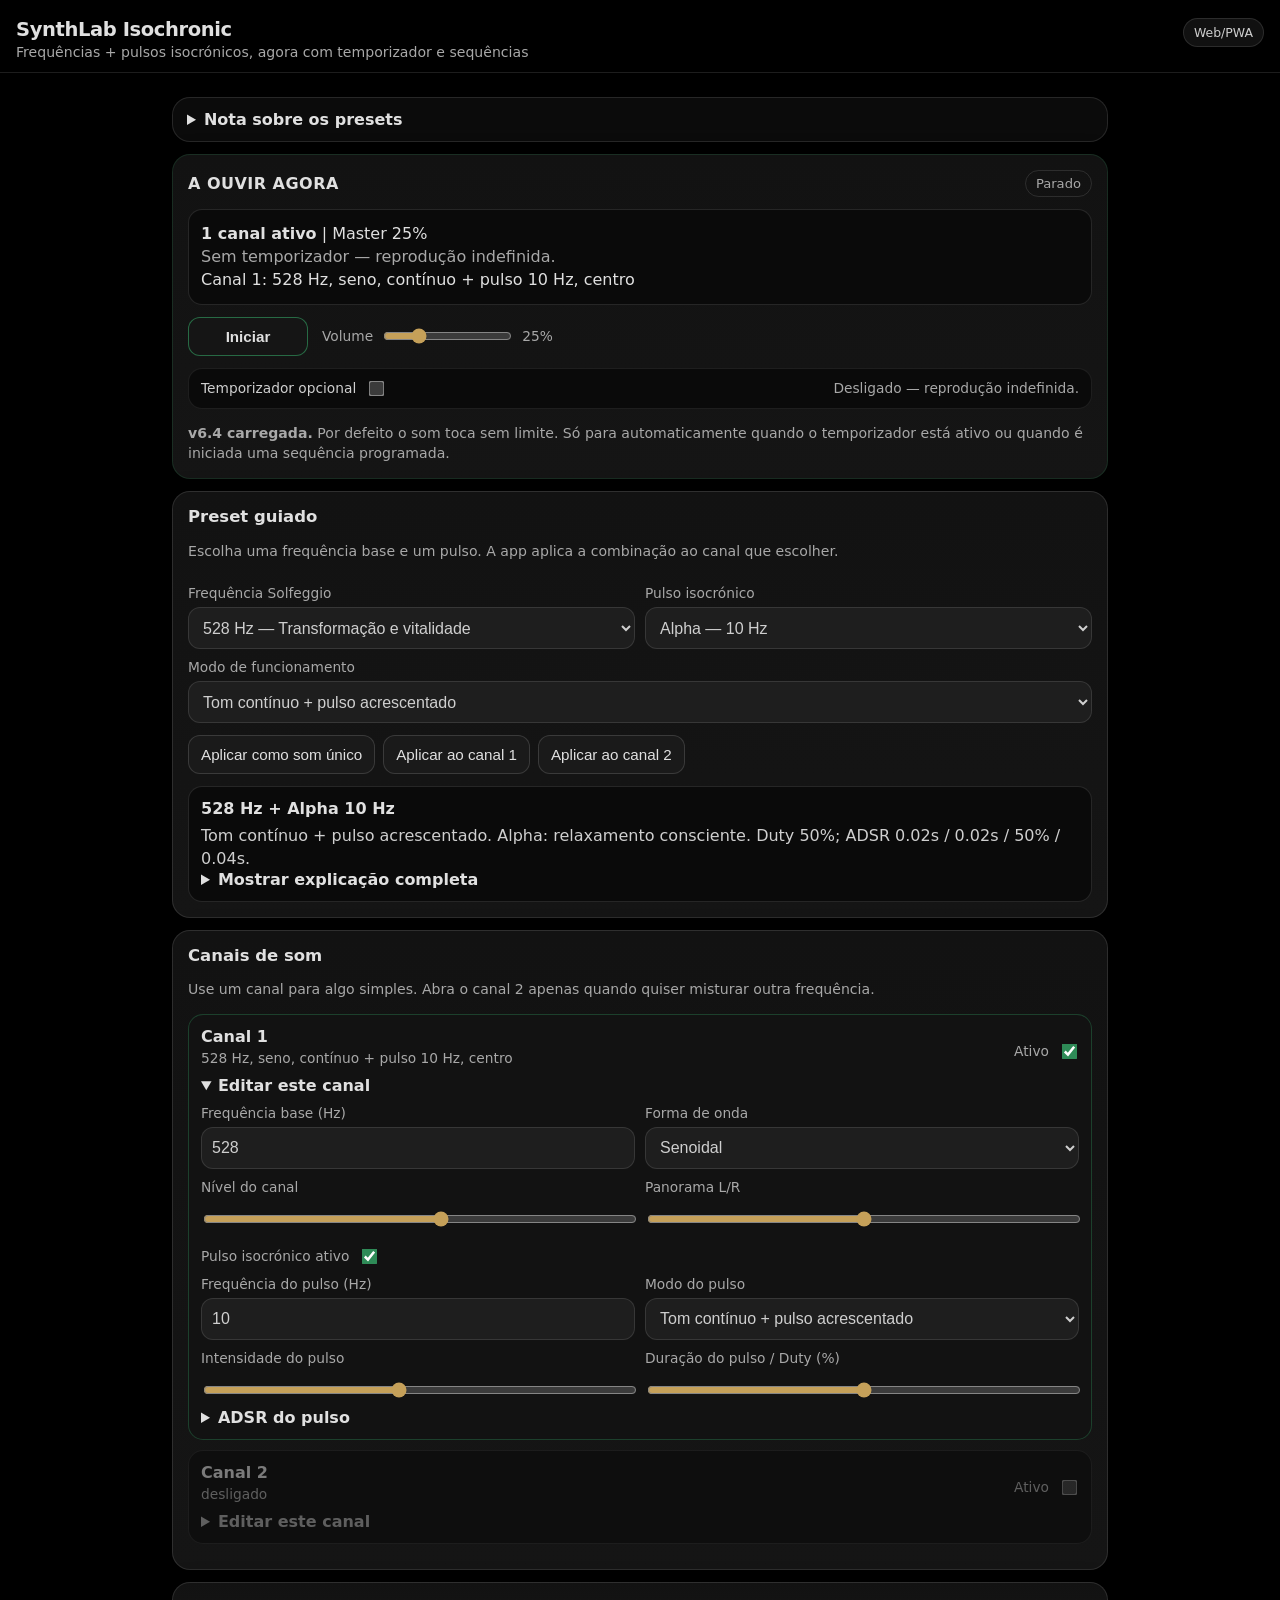
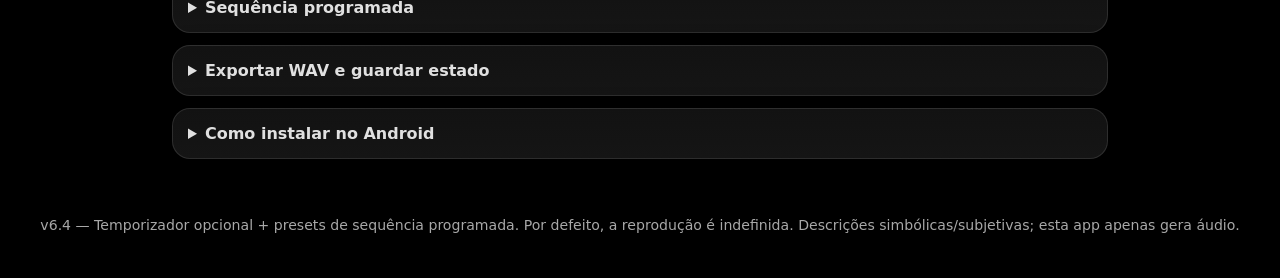
==== commit 1cdc3edf: "Add files via upload" ====
--- a/index.html
+++ b/index.html
@@ -4,12 +4,12 @@
   <meta charset="utf-8" />
   <meta name="viewport" content="width=device-width, initial-scale=1, viewport-fit=cover" />
   <meta name="theme-color" content="#000000" />
-  <meta name="description" content="SynthLab Isochronic PWA v6.2: gerador leve de frequências, pulsos isocrónicos, temporizador opcional e sequência programada de combinações." />
-  <link rel="manifest" href="manifest.json?v=6_1" />
-  <link rel="icon" href="icons/icon.svg?v=6_1" type="image/svg+xml" />
-  <link rel="apple-touch-icon" href="icons/icon-192.png?v=6_1" />
+  <meta name="description" content="SynthLab Isochronic PWA v6.4: gerador leve de frequências, pulsos isocrónicos, temporizador opcional e presets de sequências programadas." />
+  <link rel="manifest" href="manifest.json?v=6_4" />
+  <link rel="icon" href="icons/icon.svg?v=6_4" type="image/svg+xml" />
+  <link rel="apple-touch-icon" href="icons/icon-192.png?v=6_4" />
   <title>SynthLab Isochronic</title>
-  <link rel="stylesheet" href="style.css?v=6_1" />
+  <link rel="stylesheet" href="style.css?v=6_4" />
 </head>
 <body>
   <header class="app-header">
@@ -17,7 +17,7 @@
       <h1>SynthLab Isochronic</h1>
       <p class="subtitle">Frequências + pulsos isocrónicos, agora com temporizador e sequências</p>
     </div>
-    <span class="pill" id="installState">v6.2 Web/PWA</span>
+    <span class="pill" id="installState">v6.4 Web/PWA</span>
   </header>
 
   <main>
@@ -63,7 +63,7 @@
         </div>
       </div>
 
-      <p class="safety-note"><strong>v6.2 carregada.</strong> Por defeito o som toca sem limite. Só para automaticamente quando o temporizador está ativo ou quando é iniciada uma sequência programada.</p>
+      <p class="safety-note"><strong>v6.4 carregada.</strong> Por defeito o som toca sem limite. Só para automaticamente quando o temporizador está ativo ou quando é iniciada uma sequência programada.</p>
     </section>
 
     <section class="card">
@@ -108,8 +108,16 @@
       <summary>Sequência programada</summary>
       <p class="hint">
         Para sessões em etapas: cada linha define frequência base, pulso e duração. Exemplo incluído:
-        20 min de 285 Hz + 2 Hz, seguido de 8 h de 582 Hz + 2 Hz.
+        Escolha um preset de sequência ou edite manualmente cada etapa. O campo Pulso aceita decimais: 0.1, 0.5 ou 0,1 / 0,5.
       </p>
+
+      <div class="sequence-preset-row">
+        <label>Preset de sequência
+          <select id="sequencePresetSelect"></select>
+        </label>
+        <button id="loadSequencePreset" type="button">Carregar preset</button>
+      </div>
+      <p id="sequencePresetDesc" class="hint sequence-preset-desc"></p>
       <div id="sequenceRows" class="sequence-rows"></div>
       <div class="button-row">
         <button id="addSequenceFromPreset">Adicionar preset atual</button>
@@ -158,10 +166,10 @@
   </main>
 
   <footer>
-    <p>v6.2 — Temporizador opcional + sequência programada. Por defeito, a reprodução é indefinida. Descrições simbólicas/subjetivas; esta app apenas gera áudio.</p>
+    <p>v6.4 — Temporizador opcional + presets de sequência programada. Por defeito, a reprodução é indefinida. Descrições simbólicas/subjetivas; esta app apenas gera áudio.</p>
   </footer>
 
-  <script src="presets.js?v=6_1"></script>
-  <script src="app.js?v=6_1"></script>
+  <script src="presets.js?v=6_4"></script>
+  <script src="app.js?v=6_4"></script>
 </body>
 </html>
